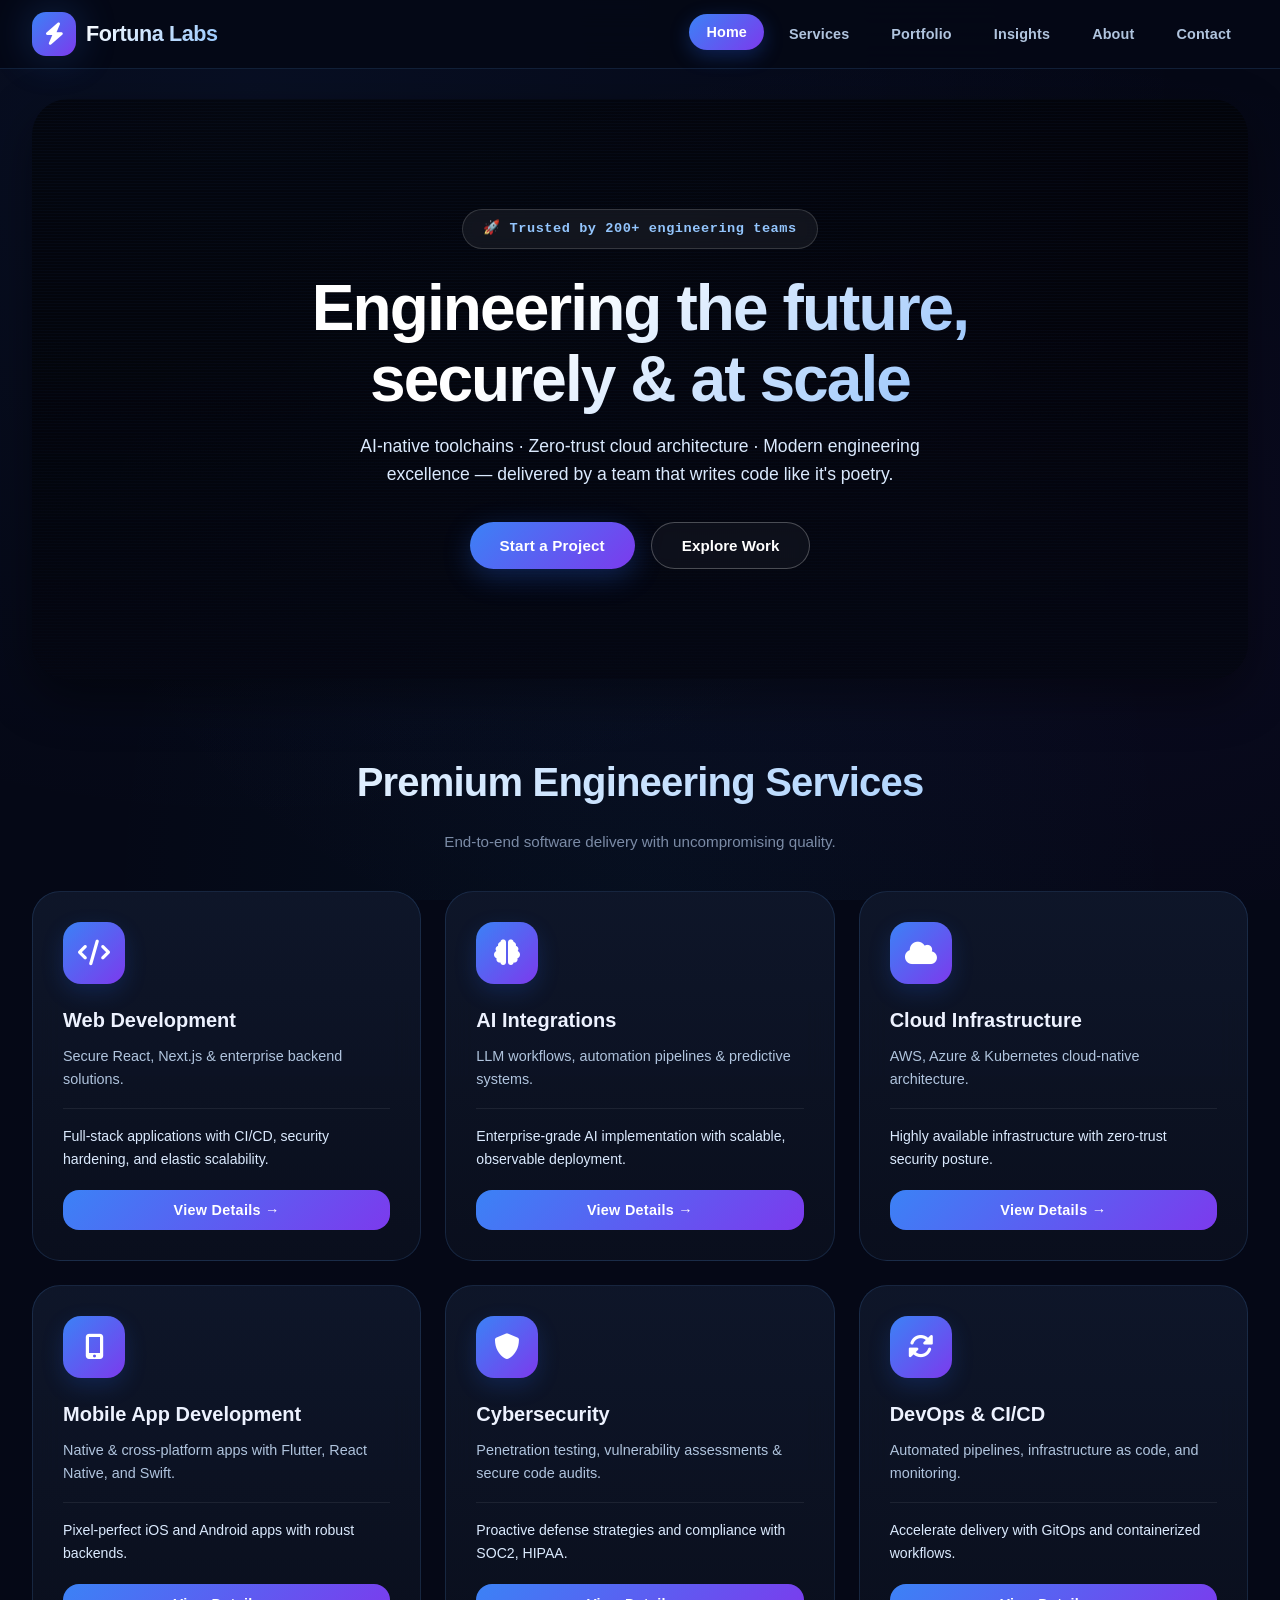
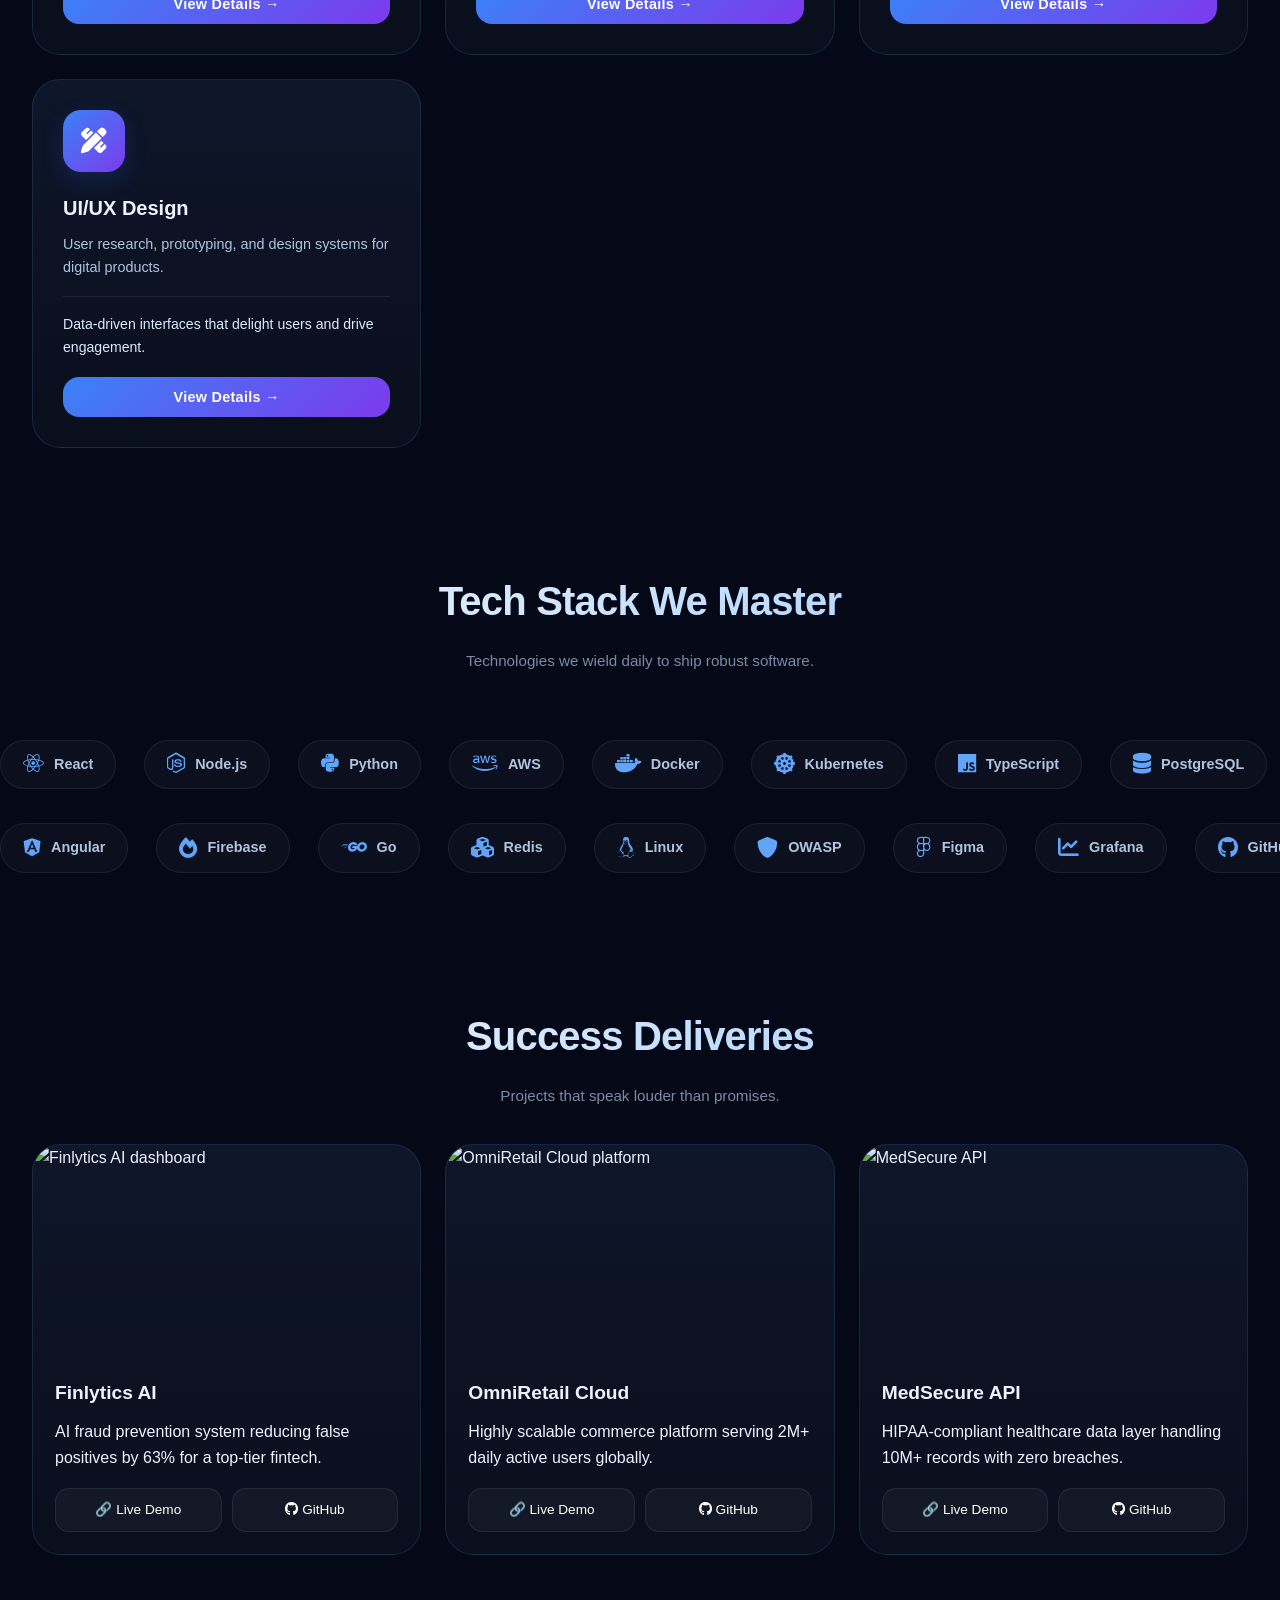
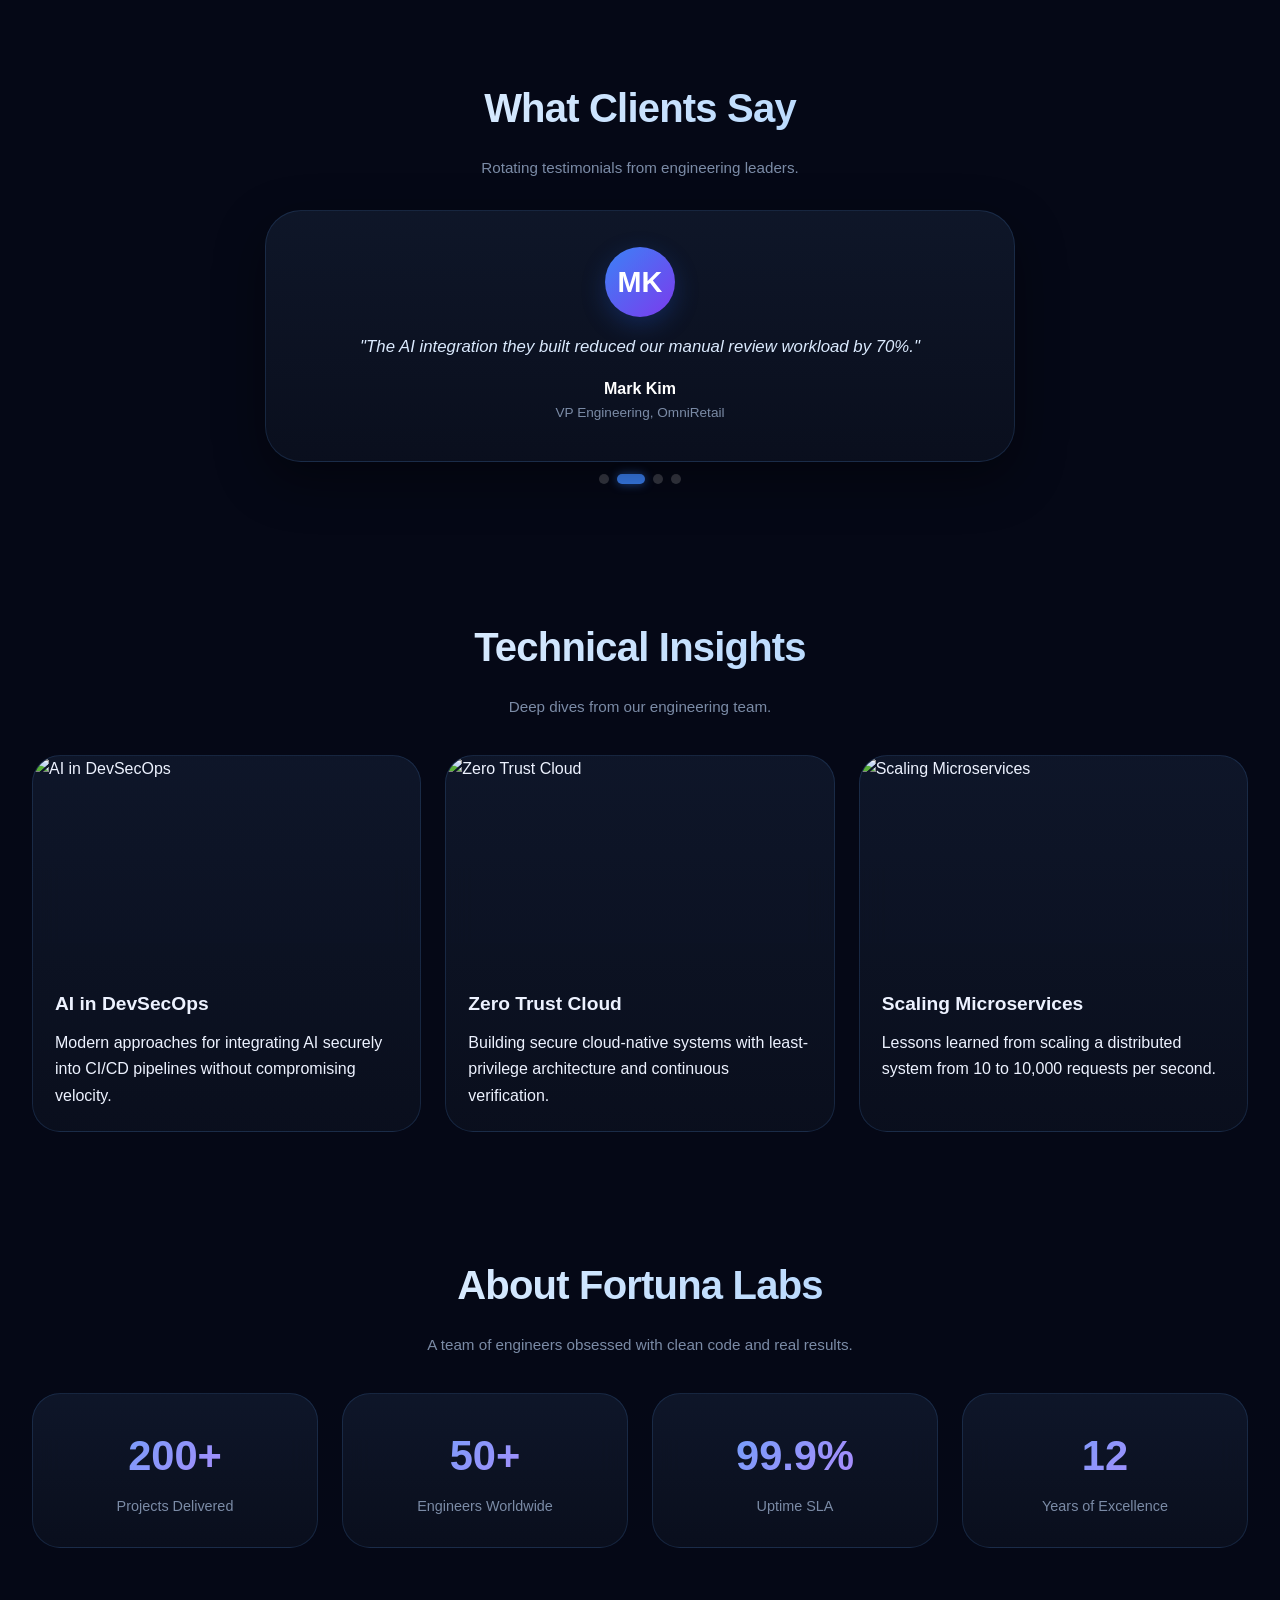
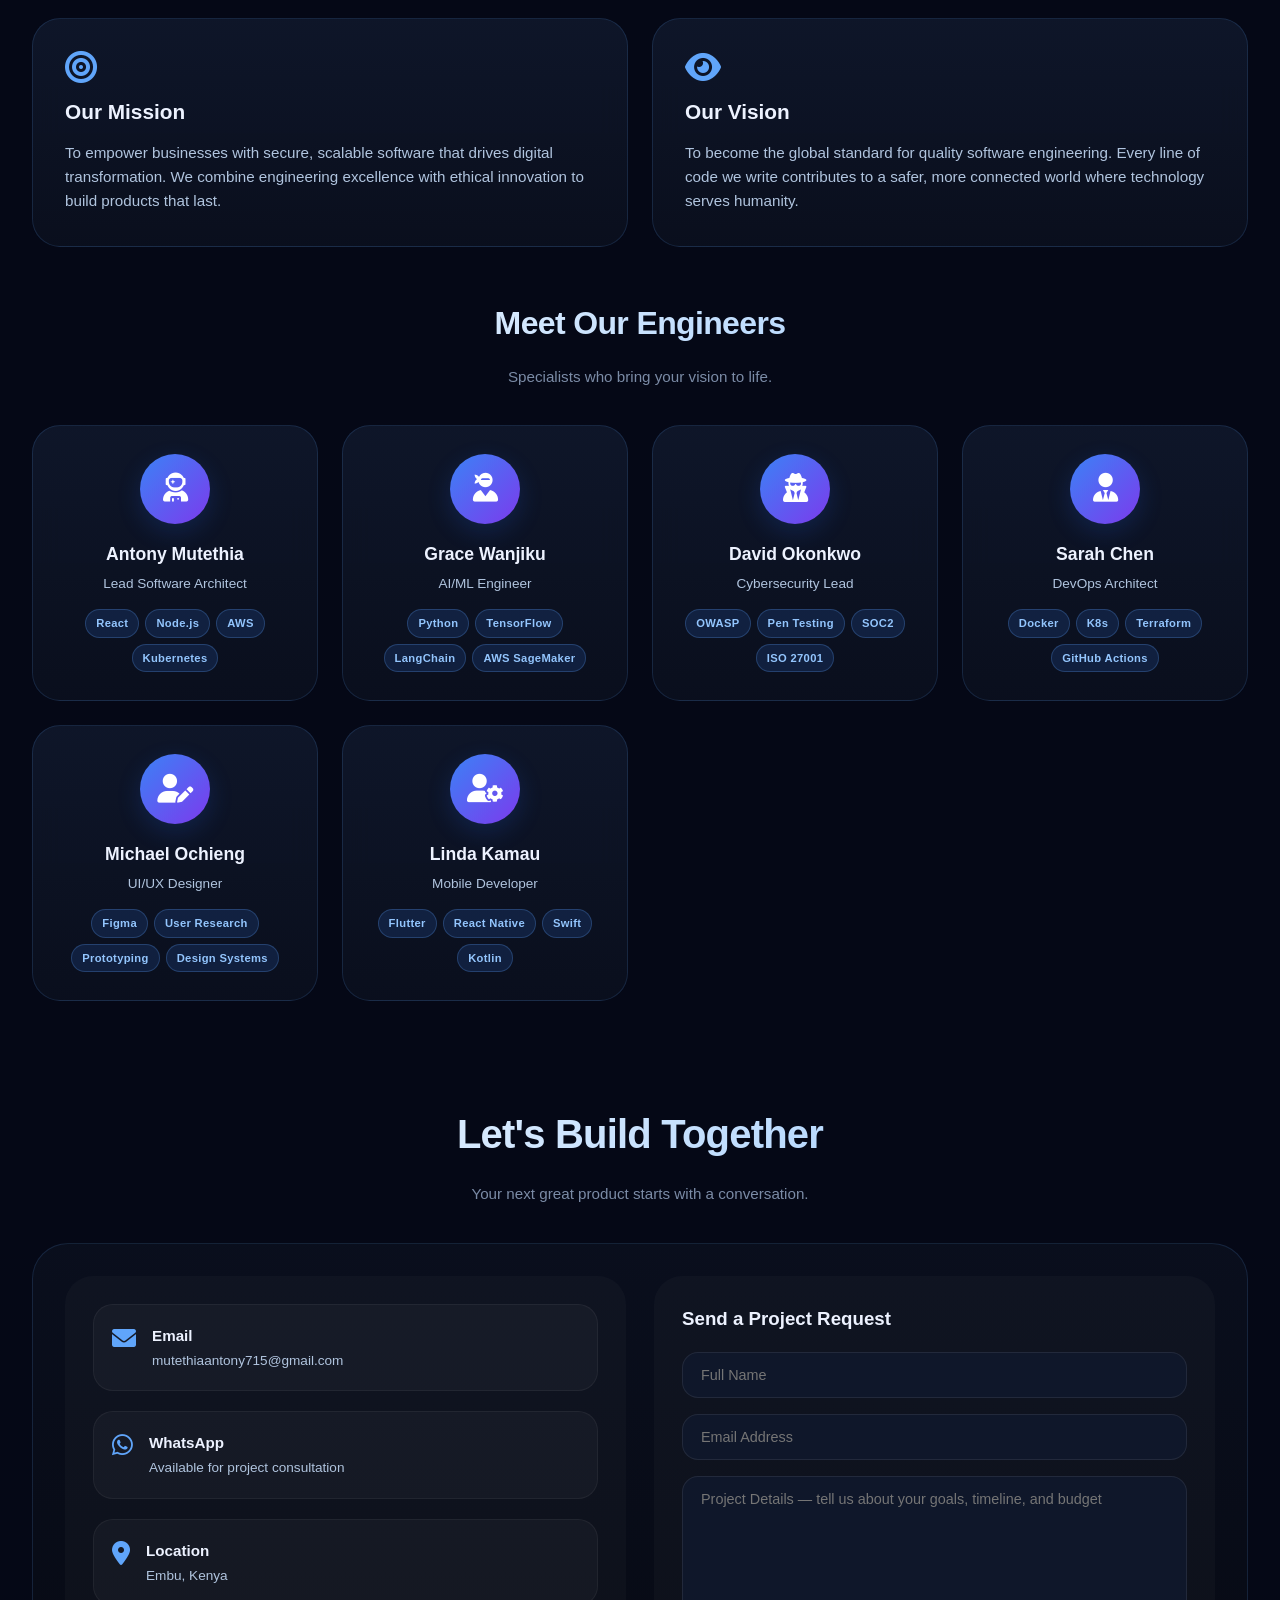
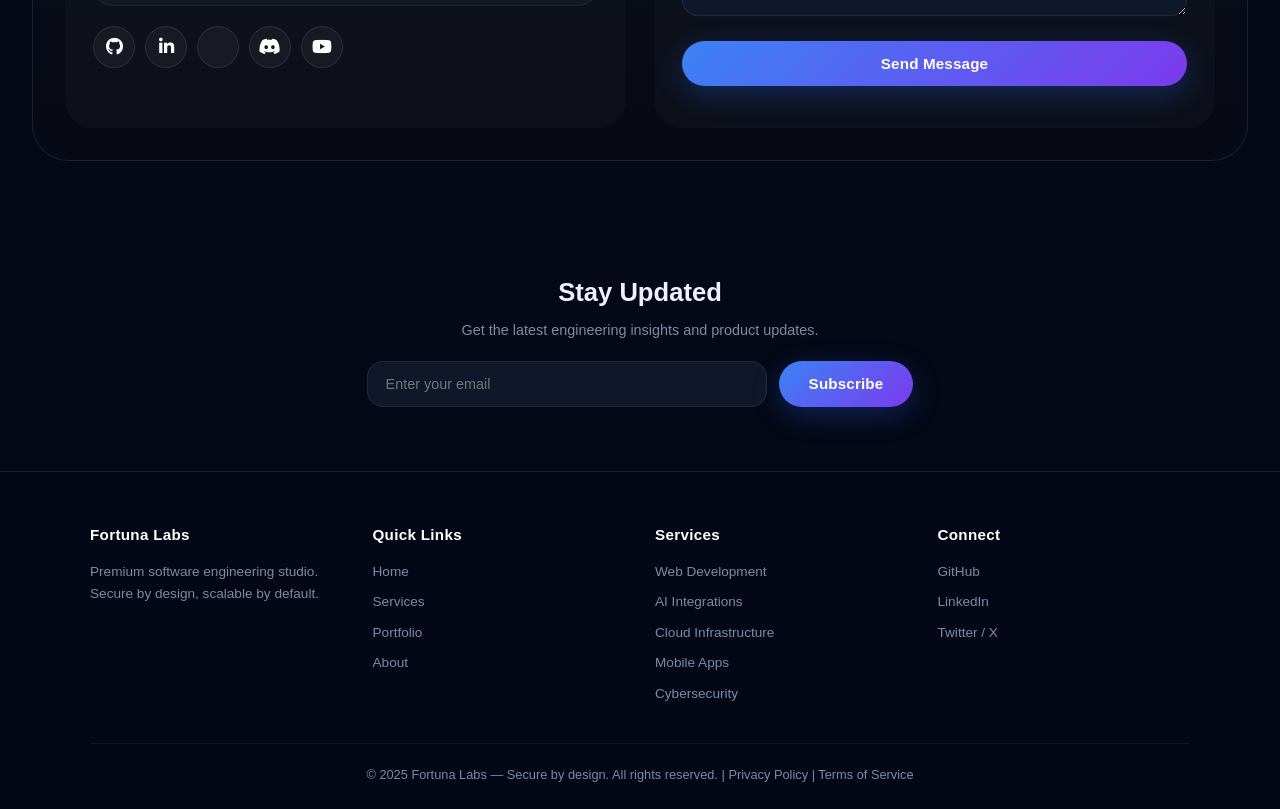
==== Fortuna Labs/index.html @ 89468ef0 "Add files via upload" ====
<!DOCTYPE html>
<html lang="en">
<head>
    <meta charset="UTF-8">
    <meta name="viewport" content="width=device-width, initial-scale=1.0, viewport-fit=cover">
    <meta name="description" content="Fortuna Labs – Premium software development studio engineering the future at scale.">
    <meta name="theme-color" content="#050816">
    <meta http-equiv="Content-Security-Policy" content="default-src 'self' https: data: blob: 'unsafe-inline' 'unsafe-eval';">

    <title>Fortuna Labs — Premium Software Engineering</title>

    <link rel="icon" type="image/svg+xml" href="data:image/svg+xml,<svg xmlns='http://www.w3.org/2000/svg' viewBox='0 0 100 100'><text y='.9em' font-size='90'>⚡</text></svg>">
    <link href="https://fonts.googleapis.com/css2?family=Inter:wght@300;400;500;600;700;800;900&family=JetBrains+Mono:wght@400;500;600&display=swap" rel="stylesheet">
    <link rel="stylesheet" href="https://cdnjs.cloudflare.com/ajax/libs/font-awesome/6.0.0-beta3/css/all.min.css">
    <script src="https://cdn.jsdelivr.net/npm/@emailjs/browser@4/dist/email.min.js">
    </script>

    <style>
        :root {
            --bg-deep: #050816;
            --bg-card: #0a0f1e;
            --bg-card-hover: #0d1530;
            --accent-blue: #3b82f6;
            --accent-purple: #7c3aed;
            --accent-cyan: #06b6d4;
            --text-primary: #edf2ff;
            --text-secondary: #b0c4de;
            --text-muted: #7b8ba6;
            --border-subtle: rgba(96, 165, 250, 0.15);
            --border-glow: rgba(96, 165, 250, 0.45);
            --shadow-card: 0 18px 50px rgba(0, 0, 0, 0.4);
            --shadow-glow: 0 0 40px rgba(59, 130, 246, 0.25);
            --radius-lg: 28px;
            --radius-xl: 36px;
            --transition-smooth: 0.3s cubic-bezier(0.4, 0, 0.2, 1);
        }

        * {
            margin: 0;
            padding: 0;
            box-sizing: border-box;
        }
        html {
            scroll-behavior: smooth;
            scroll-padding-top: 90px;
        }
        body {
            font-family: 'Inter', sans-serif;
            background: var(--bg-deep);
            color: var(--text-primary);
            overflow-x: hidden;
            line-height: 1.65;
            -webkit-font-smoothing: antialiased;
            background-image:
                radial-gradient(ellipse at 20% 10%, rgba(59, 130, 246, 0.06) 0%, transparent 65%),
                radial-gradient(ellipse at 75% 60%, rgba(124, 58, 237, 0.05) 0%, transparent 65%),
                radial-gradient(ellipse at 50% 100%, rgba(6, 182, 212, 0.04) 0%, transparent 60%);
            background-attachment: fixed;
        }
        img {
            max-width: 100%;
            display: block;
        }
        a {
            text-decoration: none;
            color: inherit;
        }
        button {
            font-family: inherit;
            cursor: pointer;
            border: none;
            outline: none;
        }
        input,
        textarea {
            font-family: inherit;
            outline: none;
        }

        /* ── LOGO ─────────────────────── */
        .logo-wrap {
            display: flex;
            align-items: center;
            gap: 10px;
        }
        .logo-icon {
            width: 44px;
            height: 44px;
            border-radius: 14px;
            background: linear-gradient(135deg, var(--accent-blue), var(--accent-purple));
            display: flex;
            align-items: center;
            justify-content: center;
            font-size: 1.4rem;
            color: #fff;
            box-shadow: var(--shadow-glow);
            flex-shrink: 0;
        }
        .logo-text {
            font-weight: 800;
            font-size: 1.35rem;
            letter-spacing: -0.02em;
            background: linear-gradient(135deg, #fff, #93c5fd);
            -webkit-background-clip: text;
            -webkit-text-fill-color: transparent;
            background-clip: text;
            white-space: nowrap;
        }

        /* ── NAVBAR ──────────────────── */
        .navbar {
            position: sticky;
            top: 0;
            z-index: 1000;
            background: rgba(5, 8, 22, 0.9);
            backdrop-filter: blur(22px);
            -webkit-backdrop-filter: blur(22px);
            border-bottom: 1px solid var(--border-subtle);
            padding: 12px 32px;
            display: flex;
            align-items: center;
            justify-content: space-between;
            gap: 16px;
            transition: var(--transition-smooth);
        }
        .tabs-nav {
            display: flex;
            gap: 8px;
            flex-wrap: wrap;
            align-items: center;
        }
        .tab-btn {
            border: none;
            background: transparent;
            color: var(--text-secondary);
            padding: 10px 17px;
            border-radius: 40px;
            cursor: pointer;
            transition: var(--transition-smooth);
            font-weight: 600;
            font-size: 0.9rem;
            white-space: nowrap;
            letter-spacing: 0.01em;
        }
        .tab-btn:hover,
        .tab-btn.active {
            background: linear-gradient(135deg, var(--accent-blue), var(--accent-purple));
            color: #fff;
            transform: translateY(-2px);
            box-shadow: 0 6px 20px rgba(37, 99, 235, 0.3);
        }
        .hamburger {
            display: none;
            background: rgba(255, 255, 255, 0.05);
            border: 1px solid rgba(255, 255, 255, 0.12);
            border-radius: 12px;
            padding: 10px 14px;
            color: #fff;
            font-size: 1.4rem;
            cursor: pointer;
            transition: var(--transition-smooth);
        }
        .hamburger:hover {
            background: rgba(255, 255, 255, 0.1);
        }

        /* ── HERO ────────────────────── */
        .hero-section {
            position: relative;
            margin: 30px 32px;
            padding: 110px 40px;
            border-radius: var(--radius-xl);
            overflow: hidden;
            text-align: center;
            background:
                linear-gradient(rgba(0, 0, 0, 0.55), rgba(0, 0, 0, 0.7)),
                url('https://images.unsplash.com/photo-1555066931-4365d14bab8c?q=80&w=2070&auto=format') center/cover no-repeat;
            box-shadow: var(--shadow-card);
            isolation: isolate;
        }
        .hero-section::before {
            content: '';
            position: absolute;
            inset: 0;
            background:
                linear-gradient(180deg, transparent 40%, rgba(5, 8, 22, 0.7) 100%),
                repeating-linear-gradient(0deg, rgba(59, 130, 246, 0.03) 0px, rgba(59, 130, 246, 0.03) 1px, transparent 1px, transparent 3px);
            pointer-events: none;
            z-index: 0;
        }
        .hero-section>* {
            position: relative;
            z-index: 1;
        }
        .hero-badge {
            display: inline-block;
            padding: 8px 20px;
            border-radius: 50px;
            background: rgba(255, 255, 255, 0.06);
            border: 1px solid rgba(255, 255, 255, 0.15);
            font-size: 0.85rem;
            font-weight: 600;
            letter-spacing: 0.04em;
            color: #93c5fd;
            margin-bottom: 24px;
            backdrop-filter: blur(8px);
            font-family: 'JetBrains Mono', monospace;
        }
        .hero-section h1 {
            font-size: clamp(2.2rem, 5vw, 4.2rem);
            line-height: 1.1;
            font-weight: 900;
            background: linear-gradient(135deg, #fff 20%, #60a5fa 50%, #c084fc 85%);
            -webkit-background-clip: text;
            -webkit-text-fill-color: transparent;
            background-clip: text;
            letter-spacing: -0.03em;
            animation: shimmer 4s ease-in-out infinite;
            background-size: 200% 200%;
        }
        @keyframes shimmer {
            0%,
            100% {
                background-position: 0% 50%;
            }
            50% {
                background-position: 100% 50%;
            }
        }
        .hero-section p {
            margin-top: 18px;
            color: #dbeafe;
            font-size: 1.1rem;
            max-width: 600px;
            margin-inline: auto;
            line-height: 1.6;
        }
        .hero-cta {
            margin-top: 34px;
            display: flex;
            justify-content: center;
            gap: 16px;
            flex-wrap: wrap;
        }
        .btn-glow {
            background: linear-gradient(135deg, var(--accent-blue), var(--accent-purple));
            border: none;
            padding: 14px 30px;
            border-radius: 50px;
            color: #fff;
            font-weight: 700;
            cursor: pointer;
            transition: var(--transition-smooth);
            box-shadow: 0 8px 28px rgba(37, 99, 235, 0.3);
            font-size: 0.95rem;
            letter-spacing: 0.01em;
        }
        .btn-glow:hover {
            transform: translateY(-3px) scale(1.03);
            box-shadow: 0 14px 36px rgba(37, 99, 235, 0.45);
        }
        .btn-outline-light {
            border: 1px solid rgba(255, 255, 255, 0.25);
            background: rgba(255, 255, 255, 0.04);
            color: #fff;
            padding: 14px 30px;
            border-radius: 50px;
            cursor: pointer;
            font-weight: 600;
            transition: var(--transition-smooth);
            font-size: 0.95rem;
            backdrop-filter: blur(6px);
        }
        .btn-outline-light:hover {
            border-color: rgba(255, 255, 255, 0.5);
            background: rgba(255, 255, 255, 0.1);
            transform: translateY(-3px);
        }

        /* ── SECTION TITLES ──────────── */
        .section-title {
            text-align: center;
            font-size: clamp(1.8rem, 4vw, 2.5rem);
            margin: 70px 0 14px;
            font-weight: 800;
            background: linear-gradient(135deg, #fff, #93c5fd);
            -webkit-background-clip: text;
            -webkit-text-fill-color: transparent;
            background-clip: text;
            letter-spacing: -0.02em;
        }
        .section-subtitle {
            text-align: center;
            color: var(--text-muted);
            margin-bottom: 36px;
            font-size: 0.95rem;
            max-width: 550px;
            margin-inline: auto;
        }

        /* ── GRID LAYOUTS ────────────── */
        .services-grid-expand,
        .portfolio-grid,
        .blog-grid,
        .about-grid,
        .team-grid,
        .mission-vision-grid {
            display: grid;
            grid-template-columns: repeat(auto-fit, minmax(300px, 1fr));
            gap: 24px;
            padding: 0 32px 50px;
        }
        .service-exp-card,
        .project-card,
        .blog-card,
        .about-stat-card,
        .mission-card,
        .team-card {
            background: linear-gradient(180deg, rgba(15, 23, 42, 0.95), rgba(10, 15, 30, 0.97));
            border: 1px solid var(--border-subtle);
            border-radius: var(--radius-lg);
            overflow: hidden;
            transition: var(--transition-smooth);
            position: relative;
            backdrop-filter: blur(14px);
        }
        .service-exp-card:hover,
        .project-card:hover,
        .blog-card:hover,
        .about-stat-card:hover,
        .mission-card:hover,
        .team-card:hover {
            transform: translateY(-8px);
            border-color: var(--border-glow);
            box-shadow: var(--shadow-card), 0 0 30px rgba(59, 130, 246, 0.1);
        }
        .service-exp-card {
            padding: 30px;
            cursor: default;
        }
        .service-icon {
            width: 62px;
            height: 62px;
            border-radius: 18px;
            background: linear-gradient(135deg, var(--accent-blue), var(--accent-purple));
            display: flex;
            align-items: center;
            justify-content: center;
            font-size: 1.6rem;
            margin-bottom: 20px;
            color: #fff;
            box-shadow: 0 8px 22px rgba(37, 99, 235, 0.2);
        }
        .service-exp-card h3 {
            font-size: 1.25rem;
            margin-bottom: 8px;
            font-weight: 700;
        }
        .service-exp-card>p {
            color: var(--text-secondary);
            font-size: 0.9rem;
            margin-bottom: 10px;
        }
        .service-details {
            margin-top: 16px;
            padding-top: 16px;
            border-top: 1px solid rgba(255, 255, 255, 0.07);
            color: #dbeafe;
            font-size: 0.88rem;
        }
        .detail-cta {
            margin-top: 18px;
            width: 100%;
            border: none;
            padding: 12px;
            border-radius: 16px;
            background: linear-gradient(135deg, var(--accent-blue), var(--accent-purple));
            color: #fff;
            font-weight: 700;
            cursor: pointer;
            transition: var(--transition-smooth);
            font-size: 0.9rem;
            letter-spacing: 0.02em;
        }
        .detail-cta:hover {
            box-shadow: 0 6px 22px rgba(37, 99, 235, 0.35);
            transform: translateY(-2px);
        }
        .project-card img,
        .blog-card img {
            height: 210px;
            width: 100%;
            object-fit: cover;
        }
        .project-info,
        .blog-card-content {
            padding: 22px;
        }
        .project-info h3,
        .blog-card-content h3 {
            font-size: 1.2rem;
            margin-bottom: 10px;
            font-weight: 700;
        }
        .project-links {
            display: flex;
            gap: 10px;
            margin-top: 16px;
            flex-wrap: wrap;
        }
        .project-links a {
            flex: 1;
            min-width: 100px;
            text-align: center;
            padding: 10px 14px;
            border-radius: 14px;
            background: rgba(255, 255, 255, 0.04);
            color: #fff;
            border: 1px solid rgba(255, 255, 255, 0.08);
            transition: var(--transition-smooth);
            font-weight: 500;
            font-size: 0.85rem;
        }
        .project-links a:hover {
            background: var(--accent-blue);
            border-color: var(--accent-blue);
        }

        /* ── TECH STACK ──────────────── */
        .tech-stack-section {
            padding: 20px 0 50px;
            overflow: hidden;
        }
        .tech-track {
            display: flex;
            gap: 28px;
            animation: scrollTech 28s linear infinite;
            width: max-content;
            padding: 10px 0;
        }
        .tech-track.reverse {
            animation-direction: reverse;
            animation-duration: 32s;
        }
        @keyframes scrollTech {
            0% {
                transform: translateX(0);
            }
            100% {
                transform: translateX(-50%);
            }
        }
        .tech-item {
            display: flex;
            align-items: center;
            gap: 10px;
            background: rgba(255, 255, 255, 0.03);
            border: 1px solid rgba(255, 255, 255, 0.07);
            border-radius: 50px;
            padding: 12px 22px;
            white-space: nowrap;
            font-weight: 600;
            font-size: 0.9rem;
            color: var(--text-secondary);
            transition: var(--transition-smooth);
            flex-shrink: 0;
        }
        .tech-item i {
            font-size: 1.3rem;
            color: #60a5fa;
        }
        .tech-item:hover {
            border-color: var(--border-glow);
            background: rgba(59, 130, 246, 0.08);
            color: #fff;
        }
        .tech-track:hover {
            animation-play-state: paused;
        }

        /* ── TESTIMONIALS ────────────── */
        .testimonials-section {
            padding: 0 32px 60px;
        }
        .testimonial-carousel {
            max-width: 750px;
            margin: 0 auto;
            position: relative;
            min-height: 240px;
            display: flex;
            align-items: center;
            justify-content: center;
        }
        .testimonial-card {
            background: linear-gradient(180deg, rgba(15, 23, 42, 0.96), rgba(10, 15, 30, 0.98));
            border: 1px solid var(--border-subtle);
            border-radius: var(--radius-xl);
            padding: 36px 32px;
            text-align: center;
            transition: opacity 0.6s ease, transform 0.6s ease;
            position: absolute;
            width: 100%;
            opacity: 0;
            transform: translateY(14px);
            pointer-events: none;
            box-shadow: var(--shadow-card);
        }
        .testimonial-card.active {
            opacity: 1;
            transform: translateY(0);
            pointer-events: auto;
        }
        .testimonial-avatar {
            width: 70px;
            height: 70px;
            border-radius: 50%;
            margin: 0 auto 16px;
            background: linear-gradient(135deg, var(--accent-blue), var(--accent-purple));
            display: flex;
            align-items: center;
            justify-content: center;
            font-size: 1.8rem;
            color: #fff;
            font-weight: 700;
            box-shadow: 0 8px 24px rgba(37, 99, 235, 0.25);
        }
        .testimonial-card blockquote {
            font-size: 1.05rem;
            color: #dbeafe;
            font-style: italic;
            line-height: 1.7;
            margin-bottom: 14px;
        }
        .testimonial-card .author {
            font-weight: 700;
            color: #fff;
        }
        .testimonial-card .role {
            color: var(--text-muted);
            font-size: 0.85rem;
        }
        .testimonial-dots {
            display: flex;
            justify-content: center;
            gap: 8px;
            margin-top: 18px;
        }
        .testimonial-dots button {
            width: 10px;
            height: 10px;
            border-radius: 50%;
            background: rgba(255, 255, 255, 0.2);
            border: none;
            cursor: pointer;
            transition: var(--transition-smooth);
        }
        .testimonial-dots button.active {
            background: var(--accent-blue);
            box-shadow: 0 0 10px rgba(59, 130, 246, 0.6);
            width: 28px;
            border-radius: 20px;
        }

        /* ── ABOUT SECTION ───────────── */
        .about-grid {
            grid-template-columns: repeat(auto-fit, minmax(220px, 1fr));
        }
        .about-stat-card {
            padding: 28px;
            text-align: center;
        }
        .about-stat-card .stat-number {
            font-size: 2.6rem;
            font-weight: 900;
            background: linear-gradient(135deg, #60a5fa, #c084fc);
            -webkit-background-clip: text;
            -webkit-text-fill-color: transparent;
            background-clip: text;
        }
        .about-stat-card .stat-label {
            color: var(--text-muted);
            font-size: 0.9rem;
            margin-top: 4px;
        }

        .mission-vision-grid {
            grid-template-columns: 1fr 1fr;
            gap: 24px;
            padding: 20px 32px 40px;
        }
        .mission-card {
            padding: 32px;
            text-align: left;
        }
        .mission-card i {
            font-size: 2rem;
            color: #60a5fa;
            margin-bottom: 12px;
        }
        .mission-card h3 {
            font-size: 1.3rem;
            margin-bottom: 12px;
            font-weight: 700;
        }
        .mission-card p {
            color: var(--text-secondary);
            font-size: 0.95rem;
            line-height: 1.6;
        }

        .team-heading {
            margin-top: 10px;
            font-size: 2rem;
        }
        .team-grid {
            grid-template-columns: repeat(auto-fit, minmax(240px, 1fr));
            padding-bottom: 30px;
        }
        .team-card {
            padding: 28px 20px;
            text-align: center;
        }
        .team-avatar {
            width: 70px;
            height: 70px;
            border-radius: 50%;
            margin: 0 auto 16px;
            background: linear-gradient(135deg, var(--accent-blue), var(--accent-purple));
            display: flex;
            align-items: center;
            justify-content: center;
            font-size: 1.8rem;
            color: #fff;
            box-shadow: 0 8px 24px rgba(37, 99, 235, 0.2);
        }
        .team-card h4 {
            font-weight: 700;
            font-size: 1.1rem;
            margin-bottom: 4px;
        }
        .team-role {
            color: var(--text-secondary);
            font-size: 0.85rem;
            margin-bottom: 14px;
        }
        .tech-badges {
            display: flex;
            flex-wrap: wrap;
            justify-content: center;
            gap: 6px;
        }
        .tech-badges span {
            background: rgba(59, 130, 246, 0.15);
            border: 1px solid rgba(96, 165, 250, 0.25);
            padding: 4px 10px;
            border-radius: 20px;
            font-size: 0.7rem;
            font-weight: 600;
            color: #93c5fd;
            letter-spacing: 0.03em;
        }

        /* ── CONTACT ─────────────────── */
        .contact-grid-modern {
            display: grid;
            grid-template-columns: 1fr 1fr;
            gap: 28px;
            margin: 0 32px 70px;
            padding: 32px;
            border-radius: var(--radius-xl);
            background: linear-gradient(180deg, rgba(10, 15, 30, 0.96), rgba(7, 10, 20, 0.98));
            border: 1px solid var(--border-subtle);
        }
        .contact-info-block,
        .contact-form-card {
            background: rgba(255, 255, 255, 0.025);
            border-radius: var(--radius-lg);
            padding: 28px;
        }
        .contact-detail-card {
            display: flex;
            align-items: flex-start;
            gap: 16px;
            margin-bottom: 20px;
            padding: 18px;
            border-radius: 20px;
            background: rgba(255, 255, 255, 0.03);
            border: 1px solid rgba(255, 255, 255, 0.05);
            transition: var(--transition-smooth);
        }
        .contact-detail-card:hover {
            border-color: var(--border-glow);
        }
        .contact-detail-card i {
            color: #60a5fa;
            font-size: 1.5rem;
            margin-top: 3px;
            flex-shrink: 0;
        }
        .contact-detail-card h3 {
            font-size: 0.95rem;
            margin-bottom: 2px;
        }
        .contact-detail-card p {
            color: var(--text-secondary);
            font-size: 0.85rem;
        }
        .social-links-inline {
            display: flex;
            gap: 10px;
            margin-top: 16px;
            flex-wrap: wrap;
        }
        .social-links-inline a {
            width: 42px;
            height: 42px;
            border-radius: 50%;
            background: rgba(255, 255, 255, 0.04);
            border: 1px solid rgba(255, 255, 255, 0.1);
            display: flex;
            align-items: center;
            justify-content: center;
            color: #fff;
            transition: var(--transition-smooth);
            font-size: 1.1rem;
        }
        .social-links-inline a:hover {
            background: var(--accent-blue);
            border-color: var(--accent-blue);
            transform: translateY(-3px);
            box-shadow: 0 8px 20px rgba(37, 99, 235, 0.3);
        }
        input,
        textarea {
            width: 100%;
            background: #0f172a;
            border: 1px solid rgba(255, 255, 255, 0.08);
            padding: 14px 18px;
            border-radius: 16px;
            color: #fff;
            margin-bottom: 16px;
            resize: vertical;
            transition: var(--transition-smooth);
            font-size: 0.9rem;
        }
        input:focus,
        textarea:focus {
            border-color: var(--accent-blue);
            box-shadow: 0 0 0 3px rgba(59, 130, 246, 0.1);
        }
        textarea {
            min-height: 140px;
        }
        #formFeedback,
        #newsletterFeedback {
            margin-top: 14px;
            font-weight: 600;
            font-size: 0.9rem;
        }
        .success-message {
            color: #86efac;
        }
        .error-message {
            color: #fca5a5;
        }

        /* ── NEWSLETTER ──────────────── */
        .footer-newsletter-center {
            max-width: 650px;
            margin: 0 auto;
            text-align: center;
            padding: 40px 20px 50px;
        }
        .newsletter-form-center {
            display: flex;
            gap: 12px;
            margin-top: 18px;
            flex-wrap: wrap;
            justify-content: center;
        }
        .newsletter-form-center input {
            max-width: 400px;
            flex: 1;
            margin: 0;
        }

        /* ── FOOTER ──────────────────── */
        .site-footer {
            background: rgba(5, 8, 22, 0.97);
            border-top: 1px solid var(--border-subtle);
            padding: 50px 32px 24px;
        }
        .footer-grid {
            display: grid;
            grid-template-columns: repeat(auto-fit, minmax(180px, 1fr));
            gap: 30px;
            max-width: 1100px;
            margin: 0 auto 30px;
        }
        .footer-col h4 {
            font-weight: 700;
            margin-bottom: 14px;
            font-size: 0.95rem;
            letter-spacing: 0.02em;
            color: #fff;
        }
        .footer-col a,
        .footer-col p {
            display: block;
            color: var(--text-muted);
            font-size: 0.85rem;
            margin-bottom: 8px;
            transition: var(--transition-smooth);
        }
        .footer-col a:hover {
            color: #60a5fa;
        }
        .footer-bottom {
            text-align: center;
            color: var(--text-muted);
            font-size: 0.8rem;
            padding-top: 20px;
            border-top: 1px solid rgba(255, 255, 255, 0.05);
            max-width: 1100px;
            margin: 0 auto;
        }

        /* ── MODALS ──────────────────── */
        .modal-overlay {
            position: fixed;
            inset: 0;
            z-index: 2000;
            background: rgba(0, 0, 0, 0.75);
            backdrop-filter: blur(8px);
            display: flex;
            align-items: center;
            justify-content: center;
            opacity: 0;
            pointer-events: none;
            transition: opacity 0.35s ease;
            padding: 20px;
        }
        .modal-overlay.open {
            opacity: 1;
            pointer-events: auto;
        }
        .modal-dialog {
            background: linear-gradient(180deg, #0f172a, #0a0f1e);
            border: 1px solid var(--border-subtle);
            border-radius: var(--radius-xl);
            padding: 36px 28px;
            max-width: 620px;
            width: 100%;
            max-height: 85vh;
            overflow-y: auto;
            position: relative;
            box-shadow: 0 30px 70px rgba(0, 0, 0, 0.6);
            transform: translateY(20px);
            transition: transform 0.35s ease;
        }
        .modal-overlay.open .modal-dialog {
            transform: translateY(0);
        }
        .modal-close {
            position: absolute;
            top: 16px;
            right: 18px;
            background: rgba(255, 255, 255, 0.06);
            border: 1px solid rgba(255, 255, 255, 0.12);
            color: #fff;
            width: 38px;
            height: 38px;
            border-radius: 50%;
            font-size: 1.2rem;
            cursor: pointer;
            transition: var(--transition-smooth);
            display: flex;
            align-items: center;
            justify-content: center;
        }
        .modal-close:hover {
            background: rgba(255, 255, 255, 0.15);
            transform: rotate(90deg);
        }
        .modal-icon-lg {
            width: 56px;
            height: 56px;
            border-radius: 16px;
            background: linear-gradient(135deg, var(--accent-blue), var(--accent-purple));
            display: flex;
            align-items: center;
            justify-content: center;
            font-size: 1.5rem;
            color: #fff;
            margin-bottom: 16px;
        }
        .modal-dialog h3 {
            font-size: 1.5rem;
            font-weight: 800;
            margin-bottom: 8px;
        }
        .modal-dialog .modal-desc {
            color: var(--text-secondary);
            margin-bottom: 18px;
            font-size: 0.9rem;
        }
        .modal-info-row {
            display: grid;
            grid-template-columns: 1fr 1fr;
            gap: 14px;
            margin-bottom: 14px;
        }
        .modal-info-box {
            background: rgba(255, 255, 255, 0.025);
            border-radius: 16px;
            padding: 16px;
            border: 1px solid rgba(255, 255, 255, 0.06);
        }
        .modal-info-box .info-label {
            font-size: 0.7rem;
            text-transform: uppercase;
            letter-spacing: 0.06em;
            color: var(--text-muted);
            margin-bottom: 4px;
        }
        .modal-info-box .info-value {
            font-weight: 700;
            color: #fff;
            font-size: 0.95rem;
        }
        .modal-info-box.full-width {
            grid-column: 1 / -1;
        }
        .modal-dialog .btn-glow {
            display: inline-block;
            margin-top: 8px;
        }

        /* ── REVEAL ANIMATION ────────── */
        .reveal {
            opacity: 0;
            transform: translateY(30px);
            transition: opacity 0.7s ease, transform 0.7s ease;
        }
        .reveal.visible {
            opacity: 1;
            transform: translateY(0);
        }

        /* ── RESPONSIVE ──────────────── */
        @media(max-width:900px) {
            .hero-section {
                margin: 16px;
                padding: 80px 22px;
                border-radius: 24px;
            }
            .hero-section h1 {
                font-size: 2rem;
            }
            .contact-grid-modern {
                grid-template-columns: 1fr;
                margin: 16px;
                padding: 20px;
            }
            .navbar {
                flex-wrap: wrap;
                padding: 14px 18px;
                gap: 12px;
            }
            .tabs-nav {
                display: none;
                flex-direction: column;
                width: 100%;
                gap: 4px;
                background: rgba(5, 8, 22, 0.97);
                border-radius: 20px;
                padding: 10px;
                border: 1px solid var(--border-subtle);
            }
            .tabs-nav.mobile-open {
                display: flex;
            }
            .tab-btn {
                text-align: center;
                width: 100%;
                padding: 12px;
            }
            .hamburger {
                display: block;
            }
            .services-grid-expand,
            .portfolio-grid,
            .blog-grid,
            .about-grid,
            .team-grid,
            .mission-vision-grid {
                padding: 0 16px 40px;
                grid-template-columns: 1fr;
            }
            .section-title {
                margin-top: 50px;
                font-size: 1.6rem;
            }
            .mission-vision-grid {
                grid-template-columns: 1fr;
            }
            .modal-info-row {
                grid-template-columns: 1fr;
            }
            .footer-grid {
                grid-template-columns: 1fr 1fr;
            }
            .testimonial-carousel {
                min-height: 280px;
            }
        }
        @media(max-width:480px) {
            .hero-section {
                margin: 8px;
                padding: 60px 16px;
                border-radius: 20px;
            }
            .hero-section h1 {
                font-size: 1.6rem;
            }
            .hero-cta {
                flex-direction: column;
                align-items: center;
            }
            .btn-glow,
            .btn-outline-light {
                width: 100%;
                text-align: center;
            }
            .contact-grid-modern {
                margin: 8px;
                padding: 14px;
            }
            .footer-grid {
                grid-template-columns: 1fr;
            }
            .testimonial-card {
                padding: 24px 16px;
            }
            .tech-item {
                padding: 8px 14px;
                font-size: 0.78rem;
                gap: 6px;
            }
        }
    </style>
</head>
<body>

    <!-- ═══════════════════════════════════════
     NAVBAR
    ═══════════════════════════════════════════ -->
    <header class="navbar" id="navbar">
        <div class="logo-wrap">
            <div class="logo-icon"><i class="fas fa-bolt"></i></div>
            <span class="logo-text">Fortuna Labs</span>
        </div>
        <button class="hamburger" id="hamburgerBtn" aria-label="Toggle navigation">
            <i class="fas fa-bars"></i>
        </button>
        <nav class="tabs-nav" id="tabsNav">
            <button class="tab-btn active" data-section="hero">Home</button>
            <button class="tab-btn" data-section="services">Services</button>
            <button class="tab-btn" data-section="portfolio">Portfolio</button>
            <button class="tab-btn" data-section="insights">Insights</button>
            <button class="tab-btn" data-section="about">About</button>
            <button class="tab-btn" data-section="contact">Contact</button>
        </nav>
    </header>

    <!-- ═══════════════════════════════════════
     HERO
    ═══════════════════════════════════════════ -->
    <section class="hero-section reveal" id="hero">
        <span class="hero-badge">🚀 Trusted by 200+ engineering teams</span>
        <h1>Engineering the future,<br>securely & at scale</h1>
        <p>AI-native toolchains · Zero-trust cloud architecture · Modern engineering excellence — delivered by a team that writes code like it's poetry.</p>
        <div class="hero-cta">
            <button class="btn-glow" onclick="document.getElementById('contact').scrollIntoView({behavior:'smooth'})">Start a Project</button>
            <button class="btn-outline-light" onclick="document.getElementById('portfolio').scrollIntoView({behavior:'smooth'})">Explore Work</button>
        </div>
    </section>

    <!-- ═══════════════════════════════════════
     SERVICES
    ═══════════════════════════════════════════ -->
    <h2 class="section-title reveal" id="services">Premium Engineering Services</h2>
    <p class="section-subtitle reveal">End-to-end software delivery with uncompromising quality.</p>
    <div class="services-grid-expand">
        <!-- Original services -->
        <div class="service-exp-card reveal">
            <div class="service-icon"><i class="fas fa-code"></i></div>
            <h3>Web Development</h3>
            <p>Secure React, Next.js & enterprise backend solutions.</p>
            <div class="service-details">
                Full-stack applications with CI/CD, security hardening, and elastic scalability.
                <button class="detail-cta" data-modal="modal-web">View Details →</button>
            </div>
        </div>
        <div class="service-exp-card reveal">
            <div class="service-icon"><i class="fas fa-brain"></i></div>
            <h3>AI Integrations</h3>
            <p>LLM workflows, automation pipelines & predictive systems.</p>
            <div class="service-details">
                Enterprise-grade AI implementation with scalable, observable deployment.
                <button class="detail-cta" data-modal="modal-ai">View Details →</button>
            </div>
        </div>
        <div class="service-exp-card reveal">
            <div class="service-icon"><i class="fas fa-cloud"></i></div>
            <h3>Cloud Infrastructure</h3>
            <p>AWS, Azure & Kubernetes cloud-native architecture.</p>
            <div class="service-details">
                Highly available infrastructure with zero-trust security posture.
                <button class="detail-cta" data-modal="modal-cloud">View Details →</button>
            </div>
        </div>
        <!-- New additional services -->
        <div class="service-exp-card reveal">
            <div class="service-icon"><i class="fas fa-mobile-alt"></i></div>
            <h3>Mobile App Development</h3>
            <p>Native & cross-platform apps with Flutter, React Native, and Swift.</p>
            <div class="service-details">
                Pixel-perfect iOS and Android apps with robust backends.
                <button class="detail-cta" data-modal="modal-mobile">View Details →</button>
            </div>
        </div>
        <div class="service-exp-card reveal">
            <div class="service-icon"><i class="fas fa-shield-alt"></i></div>
            <h3>Cybersecurity</h3>
            <p>Penetration testing, vulnerability assessments & secure code audits.</p>
            <div class="service-details">
                Proactive defense strategies and compliance with SOC2, HIPAA.
                <button class="detail-cta" data-modal="modal-security">View Details →</button>
            </div>
        </div>
        <div class="service-exp-card reveal">
            <div class="service-icon"><i class="fas fa-sync-alt"></i></div>
            <h3>DevOps & CI/CD</h3>
            <p>Automated pipelines, infrastructure as code, and monitoring.</p>
            <div class="service-details">
                Accelerate delivery with GitOps and containerized workflows.
                <button class="detail-cta" data-modal="modal-devops">View Details →</button>
            </div>
        </div>
        <div class="service-exp-card reveal">
            <div class="service-icon"><i class="fas fa-pencil-ruler"></i></div>
            <h3>UI/UX Design</h3>
            <p>User research, prototyping, and design systems for digital products.</p>
            <div class="service-details">
                Data-driven interfaces that delight users and drive engagement.
                <button class="detail-cta" data-modal="modal-design">View Details →</button>
            </div>
        </div>
    </div>

    <!-- ═══════════════════════════════════════
     TECH STACK
    ═══════════════════════════════════════════ -->
    <h2 class="section-title reveal">Tech Stack We Master</h2>
    <p class="section-subtitle reveal">Technologies we wield daily to ship robust software.</p>
    <div class="tech-stack-section reveal">
        <div class="tech-track" id="techTrack1">
            <span class="tech-item"><i class="fab fa-react"></i> React</span>
            <span class="tech-item"><i class="fab fa-node-js"></i> Node.js</span>
            <span class="tech-item"><i class="fab fa-python"></i> Python</span>
            <span class="tech-item"><i class="fab fa-aws"></i> AWS</span>
            <span class="tech-item"><i class="fab fa-docker"></i> Docker</span>
            <span class="tech-item"><i class="fas fa-dharmachakra"></i> Kubernetes</span>
            <span class="tech-item"><i class="fab fa-js"></i> TypeScript</span>
            <span class="tech-item"><i class="fas fa-database"></i> PostgreSQL</span>
            <span class="tech-item"><i class="fab fa-git-alt"></i> Git</span>
            <span class="tech-item"><i class="fas fa-server"></i> Terraform</span>
            <span class="tech-item"><i class="fab fa-react"></i> React</span>
            <span class="tech-item"><i class="fab fa-node-js"></i> Node.js</span>
            <span class="tech-item"><i class="fab fa-python"></i> Python</span>
            <span class="tech-item"><i class="fab fa-aws"></i> AWS</span>
            <span class="tech-item"><i class="fab fa-docker"></i> Docker</span>
            <span class="tech-item"><i class="fas fa-dharmachakra"></i> Kubernetes</span>
            <span class="tech-item"><i class="fab fa-js"></i> TypeScript</span>
            <span class="tech-item"><i class="fas fa-database"></i> PostgreSQL</span>
            <span class="tech-item"><i class="fab fa-git-alt"></i> Git</span>
            <span class="tech-item"><i class="fas fa-server"></i> Terraform</span>
        </div>
        <div class="tech-track reverse" id="techTrack2" style="margin-top:14px;">
            <span class="tech-item"><i class="fab fa-angular"></i> Angular</span>
            <span class="tech-item"><i class="fas fa-fire"></i> Firebase</span>
            <span class="tech-item"><i class="fab fa-golang"></i> Go</span>
            <span class="tech-item"><i class="fas fa-cubes"></i> Redis</span>
            <span class="tech-item"><i class="fab fa-linux"></i> Linux</span>
            <span class="tech-item"><i class="fas fa-shield-alt"></i> OWASP</span>
            <span class="tech-item"><i class="fab fa-figma"></i> Figma</span>
            <span class="tech-item"><i class="fas fa-chart-line"></i> Grafana</span>
            <span class="tech-item"><i class="fab fa-github"></i> GitHub Actions</span>
            <span class="tech-item"><i class="fas fa-network-wired"></i> Nginx</span>
            <span class="tech-item"><i class="fab fa-angular"></i> Angular</span>
            <span class="tech-item"><i class="fas fa-fire"></i> Firebase</span>
            <span class="tech-item"><i class="fab fa-golang"></i> Go</span>
            <span class="tech-item"><i class="fas fa-cubes"></i> Redis</span>
            <span class="tech-item"><i class="fab fa-linux"></i> Linux</span>
            <span class="tech-item"><i class="fas fa-shield-alt"></i> OWASP</span>
            <span class="tech-item"><i class="fab fa-figma"></i> Figma</span>
            <span class="tech-item"><i class="fas fa-chart-line"></i> Grafana</span>
            <span class="tech-item"><i class="fab fa-github"></i> GitHub Actions</span>
            <span class="tech-item"><i class="fas fa-network-wired"></i> Nginx</span>
        </div>
    </div>

    <!-- ═══════════════════════════════════════
     PORTFOLIO
    ═══════════════════════════════════════════ -->
    <h2 class="section-title reveal" id="portfolio">Success Deliveries</h2>
    <p class="section-subtitle reveal">Projects that speak louder than promises.</p>
    <div class="portfolio-grid">
        <div class="project-card reveal">
            <img src="https://picsum.photos/id/0/600/400" loading="lazy" decoding="async" alt="Finlytics AI dashboard">
            <div class="project-info">
                <h3>Finlytics AI</h3>
                <p>AI fraud prevention system reducing false positives by 63% for a top-tier fintech.</p>
                <div class="project-links">
                    <a href="#" aria-label="Live demo">🔗 Live Demo</a>
                    <a href="#" aria-label="GitHub repository"><i class="fab fa-github"></i> GitHub</a>
                </div>
            </div>
        </div>
        <div class="project-card reveal">
            <img src="https://picsum.photos/id/20/600/400" loading="lazy" decoding="async" alt="OmniRetail Cloud platform">
            <div class="project-info">
                <h3>OmniRetail Cloud</h3>
                <p>Highly scalable commerce platform serving 2M+ daily active users globally.</p>
                <div class="project-links">
                    <a href="#" aria-label="Live demo">🔗 Live Demo</a>
                    <a href="#" aria-label="GitHub repository"><i class="fab fa-github"></i> GitHub</a>
                </div>
            </div>
        </div>
        <div class="project-card reveal">
            <img src="https://picsum.photos/id/48/600/400" loading="lazy" decoding="async" alt="MedSecure API">
            <div class="project-info">
                <h3>MedSecure API</h3>
                <p>HIPAA-compliant healthcare data layer handling 10M+ records with zero breaches.</p>
                <div class="project-links">
                    <a href="#" aria-label="Live demo">🔗 Live Demo</a>
                    <a href="#" aria-label="GitHub repository"><i class="fab fa-github"></i> GitHub</a>
                </div>
            </div>
        </div>
    </div>

    <!-- ═══════════════════════════════════════
     TESTIMONIALS
    ═══════════════════════════════════════════ -->
    <h2 class="section-title reveal">What Clients Say</h2>
    <p class="section-subtitle reveal">Rotating testimonials from engineering leaders.</p>
    <div class="testimonials-section reveal">
        <div class="testimonial-carousel" id="testimonialCarousel"></div>
        <div class="testimonial-dots" id="testimonialDots"></div>
    </div>

    <!-- ═══════════════════════════════════════
     INSIGHTS
    ═══════════════════════════════════════════ -->
    <h2 class="section-title reveal" id="insights">Technical Insights</h2>
    <p class="section-subtitle reveal">Deep dives from our engineering team.</p>
    <div class="blog-grid">
        <div class="blog-card reveal">
            <img src="https://picsum.photos/id/42/600/400" loading="lazy" decoding="async" alt="AI in DevSecOps">
            <div class="blog-card-content">
                <h3>AI in DevSecOps</h3>
                <p>Modern approaches for integrating AI securely into CI/CD pipelines without compromising velocity.</p>
            </div>
        </div>
        <div class="blog-card reveal">
            <img src="https://picsum.photos/id/57/600/400" loading="lazy" decoding="async" alt="Zero Trust Cloud">
            <div class="blog-card-content">
                <h3>Zero Trust Cloud</h3>
                <p>Building secure cloud-native systems with least-privilege architecture and continuous verification.</p>
            </div>
        </div>
        <div class="blog-card reveal">
            <img src="https://picsum.photos/id/60/600/400" loading="lazy" decoding="async" alt="Scaling Microservices">
            <div class="blog-card-content">
                <h3>Scaling Microservices</h3>
                <p>Lessons learned from scaling a distributed system from 10 to 10,000 requests per second.</p>
            </div>
        </div>
    </div>

    <!-- ═══════════════════════════════════════
     ABOUT
    ═══════════════════════════════════════════ -->
    <h2 class="section-title reveal" id="about">About Fortuna Labs</h2>
    <p class="section-subtitle reveal">A team of engineers obsessed with clean code and real results.</p>
    <div class="about-grid">
        <div class="about-stat-card reveal">
            <div class="stat-number">200+</div>
            <div class="stat-label">Projects Delivered</div>
        </div>
        <div class="about-stat-card reveal">
            <div class="stat-number">50+</div>
            <div class="stat-label">Engineers Worldwide</div>
        </div>
        <div class="about-stat-card reveal">
            <div class="stat-number">99.9%</div>
            <div class="stat-label">Uptime SLA</div>
        </div>
        <div class="about-stat-card reveal">
            <div class="stat-number">12</div>
            <div class="stat-label">Years of Excellence</div>
        </div>
    </div>

    <!-- Mission & Vision -->
    <div class="mission-vision-grid reveal">
        <div class="mission-card">
            <i class="fas fa-bullseye"></i>
            <h3>Our Mission</h3>
            <p>To empower businesses with secure, scalable software that drives digital transformation. We combine engineering excellence with ethical innovation to build products that last.</p>
        </div>
        <div class="mission-card">
            <i class="fas fa-eye"></i>
            <h3>Our Vision</h3>
            <p>To become the global standard for quality software engineering. Every line of code we write contributes to a safer, more connected world where technology serves humanity.</p>
        </div>
    </div>

    <!-- Team Members -->
    <h3 class="section-title team-heading reveal">Meet Our Engineers</h3>
    <p class="section-subtitle reveal">Specialists who bring your vision to life.</p>
    <div class="team-grid">
        <div class="team-card reveal">
            <div class="team-avatar"><i class="fas fa-user-astronaut"></i></div>
            <h4>Antony Mutethia</h4>
            <p class="team-role">Lead Software Architect</p>
            <div class="tech-badges">
                <span>React</span><span>Node.js</span><span>AWS</span><span>Kubernetes</span>
            </div>
        </div>
        <div class="team-card reveal">
            <div class="team-avatar"><i class="fas fa-user-ninja"></i></div>
            <h4>Grace Wanjiku</h4>
            <p class="team-role">AI/ML Engineer</p>
            <div class="tech-badges">
                <span>Python</span><span>TensorFlow</span><span>LangChain</span><span>AWS SageMaker</span>
            </div>
        </div>
        <div class="team-card reveal">
            <div class="team-avatar"><i class="fas fa-user-secret"></i></div>
            <h4>David Okonkwo</h4>
            <p class="team-role">Cybersecurity Lead</p>
            <div class="tech-badges">
                <span>OWASP</span><span>Pen Testing</span><span>SOC2</span><span>ISO 27001</span>
            </div>
        </div>
        <div class="team-card reveal">
            <div class="team-avatar"><i class="fas fa-user-tie"></i></div>
            <h4>Sarah Chen</h4>
            <p class="team-role">DevOps Architect</p>
            <div class="tech-badges">
                <span>Docker</span><span>K8s</span><span>Terraform</span><span>GitHub Actions</span>
            </div>
        </div>
        <div class="team-card reveal">
            <div class="team-avatar"><i class="fas fa-user-edit"></i></div>
            <h4>Michael Ochieng</h4>
            <p class="team-role">UI/UX Designer</p>
            <div class="tech-badges">
                <span>Figma</span><span>User Research</span><span>Prototyping</span><span>Design Systems</span>
            </div>
        </div>
        <div class="team-card reveal">
            <div class="team-avatar"><i class="fas fa-user-cog"></i></div>
            <h4>Linda Kamau</h4>
            <p class="team-role">Mobile Developer</p>
            <div class="tech-badges">
                <span>Flutter</span><span>React Native</span><span>Swift</span><span>Kotlin</span>
            </div>
        </div>
    </div>

    <!-- ═══════════════════════════════════════
     CONTACT
    ═══════════════════════════════════════════ -->
    <h2 class="section-title reveal" id="contact">Let's Build Together</h2>
    <p class="section-subtitle reveal">Your next great product starts with a conversation.</p>
    <div class="contact-grid-modern reveal">
        <div class="contact-info-block">
            <div class="contact-detail-card">
                <i class="fas fa-envelope"></i>
                <div>
                    <h3>Email</h3>
                    <p>mutethiaantony715@gmail.com</p>
                </div>
            </div>
            <div class="contact-detail-card">
                <i class="fab fa-whatsapp"></i>
                <div>
                    <h3>WhatsApp</h3>
                    <p>Available for project consultation</p>
                </div>
            </div>
            <div class="contact-detail-card">
                <i class="fas fa-location-dot"></i>
                <div>
                    <h3>Location</h3>
                    <p>Embu, Kenya</p>
                </div>
            </div>
            <div class="social-links-inline">
                <a href="https://github.com" target="_blank" rel="noopener noreferrer" aria-label="GitHub"><i class="fab fa-github"></i></a>
                <a href="https://linkedin.com" target="_blank" rel="noopener noreferrer" aria-label="LinkedIn"><i class="fab fa-linkedin-in"></i></a>
                <a href="https://twitter.com" target="_blank" rel="noopener noreferrer" aria-label="Twitter/X"><i class="fab fa-x-twitter"></i></a>
                <a href="https://discord.com" target="_blank" rel="noopener noreferrer" aria-label="Discord"><i class="fab fa-discord"></i></a>
                <a href="https://youtube.com" target="_blank" rel="noopener noreferrer" aria-label="YouTube"><i class="fab fa-youtube"></i></a>
            </div>
        </div>
        <div class="contact-form-card">
            <h3 style="margin-bottom:18px;font-weight:700;">Send a Project Request</h3>
            <form id="secureContactForm">
                <input type="text" id="fullname" placeholder="Full Name" required autocomplete="name">
                <input type="email" id="email" placeholder="Email Address" required autocomplete="email">
                <textarea id="message" placeholder="Project Details — tell us about your goals, timeline, and budget" required></textarea>
                <button type="submit" class="btn-glow" style="width:100%;">Send Message</button>
                <div id="formFeedback"></div>
            </form>
        </div>
    </div>

    <!-- ═══════════════════════════════════════
     NEWSLETTER
    ═══════════════════════════════════════════ -->
    <div class="footer-newsletter-center reveal">
        <h2 style="font-weight:800;font-size:1.6rem;margin-bottom:6px;">Stay Updated</h2>
        <p style="color:var(--text-muted);font-size:0.9rem;">Get the latest engineering insights and product updates.</p>
        <div class="newsletter-form-center">
            <input type="email" id="footerNewsEmail" placeholder="Enter your email" autocomplete="email">
            <button id="footerNewsBtn" class="btn-glow">Subscribe</button>
        </div>
        <div id="newsletterFeedback"></div>
    </div>

    <!-- ═══════════════════════════════════════
     FOOTER
    ═══════════════════════════════════════════ -->
    <footer class="site-footer">
        <div class="footer-grid">
            <div class="footer-col">
                <h4>Fortuna Labs</h4>
                <p>Premium software engineering studio. Secure by design, scalable by default.</p>
            </div>
            <div class="footer-col">
                <h4>Quick Links</h4>
                <a href="#hero">Home</a>
                <a href="#services">Services</a>
                <a href="#portfolio">Portfolio</a>
                <a href="#about">About</a>
            </div>
            <div class="footer-col">
                <h4>Services</h4>
                <a href="#services">Web Development</a>
                <a href="#services">AI Integrations</a>
                <a href="#services">Cloud Infrastructure</a>
                <a href="#services">Mobile Apps</a>
                <a href="#services">Cybersecurity</a>
            </div>
            <div class="footer-col">
                <h4>Connect</h4>
                <a href="https://github.com" target="_blank" rel="noopener noreferrer">GitHub</a>
                <a href="https://linkedin.com" target="_blank" rel="noopener noreferrer">LinkedIn</a>
                <a href="https://twitter.com" target="_blank" rel="noopener noreferrer">Twitter / X</a>
            </div>
        </div>
        <div class="footer-bottom">
            © 2025 Fortuna Labs — Secure by design. All rights reserved. | <a href="#" style="color:var(--text-muted);">Privacy Policy</a> | <a href="#" style="color:var(--text-muted);">Terms of Service</a>
        </div>
    </footer>

    <!-- ═══════════════════════════════════════
     SERVICE MODALS
    ═══════════════════════════════════════════ -->
    <!-- Web Development Modal -->
    <div class="modal-overlay" id="modal-web">
        <div class="modal-dialog">
            <button class="modal-close" data-close="modal-web">✕</button>
            <div class="modal-icon-lg"><i class="fas fa-code"></i></div>
            <h3>Web Development</h3>
            <p class="modal-desc">Full-stack web applications engineered for performance, security, and scalability. From SPAs to complex enterprise platforms.</p>
            <div class="modal-info-row">
                <div class="modal-info-box">
                    <div class="info-label">⏱ Timeline</div>
                    <div class="info-value">4 – 12 weeks</div>
                </div>
                <div class="modal-info-box">
                    <div class="info-label">💰 Estimated Pricing</div>
                    <div class="info-value">$5,000 – $50,000</div>
                </div>
                <div class="modal-info-box full-width">
                    <div class="info-label">📋 Requirements</div>
                    <div class="info-value" style="font-weight:400;font-size:0.85rem;">Project brief, design mockups (if available), API specifications, and infrastructure preferences. We handle the rest.</div>
                </div>
            </div>
            <p style="color:var(--text-secondary);font-size:0.85rem;margin-top:6px;"><strong>Tech:</strong> React, Next.js, Node.js, TypeScript, PostgreSQL, Docker, Kubernetes</p>
            <button class="btn-glow" style="margin-top:14px;" onclick="document.getElementById('modal-web').classList.remove('open');document.getElementById('contact').scrollIntoView({behavior:'smooth'})">Request This Service</button>
        </div>
    </div>
    <!-- AI Integrations Modal -->
    <div class="modal-overlay" id="modal-ai">
        <div class="modal-dialog">
            <button class="modal-close" data-close="modal-ai">✕</button>
            <div class="modal-icon-lg"><i class="fas fa-brain"></i></div>
            <h3>AI Integrations</h3>
            <p class="modal-desc">Enterprise-grade AI implementation — LLM workflows, intelligent automation, and predictive analytics systems.</p>
            <div class="modal-info-row">
                <div class="modal-info-box">
                    <div class="info-label">⏱ Timeline</div>
                    <div class="info-value">6 – 16 weeks</div>
                </div>
                <div class="modal-info-box">
                    <div class="info-label">💰 Estimated Pricing</div>
                    <div class="info-value">$10,000 – $100,000</div>
                </div>
                <div class="modal-info-box full-width">
                    <div class="info-label">📋 Requirements</div>
                    <div class="info-value" style="font-weight:400;font-size:0.85rem;">Data access, use case definition, infrastructure requirements, and compliance constraints. We build the AI layer.</div>
                </div>
            </div>
            <p style="color:var(--text-secondary);font-size:0.85rem;margin-top:6px;"><strong>Tech:</strong> Python, LangChain, OpenAI / Anthropic APIs, Vector DBs, AWS SageMaker</p>
            <button class="btn-glow" style="margin-top:14px;" onclick="document.getElementById('modal-ai').classList.remove('open');document.getElementById('contact').scrollIntoView({behavior:'smooth'})">Request This Service</button>
        </div>
    </div>
    <!-- Cloud Infrastructure Modal -->
    <div class="modal-overlay" id="modal-cloud">
        <div class="modal-dialog">
            <button class="modal-close" data-close="modal-cloud">✕</button>
            <div class="modal-icon-lg"><i class="fas fa-cloud"></i></div>
            <h3>Cloud Infrastructure</h3>
            <p class="modal-desc">Cloud-native architecture on AWS, Azure, and GCP. Kubernetes clusters, CI/CD pipelines, and zero-trust security.</p>
            <div class="modal-info-row">
                <div class="modal-info-box">
                    <div class="info-label">⏱ Timeline</div>
                    <div class="info-value">2 – 8 weeks</div>
                </div>
                <div class="modal-info-box">
                    <div class="info-label">💰 Estimated Pricing</div>
                    <div class="info-value">$3,000 – $30,000</div>
                </div>
                <div class="modal-info-box full-width">
                    <div class="info-label">📋 Requirements</div>
                    <div class="info-value" style="font-weight:400;font-size:0.85rem;">Current infrastructure details, scaling requirements, compliance needs (SOC2, HIPAA, etc.), and budget range.</div>
                </div>
            </div>
            <p style="color:var(--text-secondary);font-size:0.85rem;margin-top:6px;"><strong>Tech:</strong> AWS, Azure, GCP, Terraform, Kubernetes, Docker, Helm, Prometheus, Grafana</p>
            <button class="btn-glow" style="margin-top:14px;" onclick="document.getElementById('modal-cloud').classList.remove('open');document.getElementById('contact').scrollIntoView({behavior:'smooth'})">Request This Service</button>
        </div>
    </div>
    <!-- Mobile Development Modal -->
    <div class="modal-overlay" id="modal-mobile">
        <div class="modal-dialog">
            <button class="modal-close" data-close="modal-mobile">✕</button>
            <div class="modal-icon-lg"><i class="fas fa-mobile-alt"></i></div>
            <h3>Mobile App Development</h3>
            <p class="modal-desc">Build stunning, high-performance mobile apps using Flutter, React Native, or native Swift/Kotlin.</p>
            <div class="modal-info-row">
                <div class="modal-info-box">
                    <div class="info-label">⏱ Timeline</div>
                    <div class="info-value">8 – 18 weeks</div>
                </div>
                <div class="modal-info-box">
                    <div class="info-label">💰 Estimated Pricing</div>
                    <div class="info-value">$15,000 – $80,000</div>
                </div>
                <div class="modal-info-box full-width">
                    <div class="info-label">📋 Requirements</div>
                    <div class="info-value" style="font-weight:400;font-size:0.85rem;">App concept, target platforms (iOS/Android), API endpoints, and design guidelines. We deliver both frontend and backend.</div>
                </div>
            </div>
            <p style="color:var(--text-secondary);font-size:0.85rem;margin-top:6px;"><strong>Tech:</strong> Flutter, React Native, Swift, Kotlin, Firebase, REST/GraphQL</p>
            <button class="btn-glow" style="margin-top:14px;" onclick="document.getElementById('modal-mobile').classList.remove('open');document.getElementById('contact').scrollIntoView({behavior:'smooth'})">Request This Service</button>
        </div>
    </div>
    <!-- Cybersecurity Modal -->
    <div class="modal-overlay" id="modal-security">
        <div class="modal-dialog">
            <button class="modal-close" data-close="modal-security">✕</button>
            <div class="modal-icon-lg"><i class="fas fa-shield-alt"></i></div>
            <h3>Cybersecurity</h3>
            <p class="modal-desc">Comprehensive security audits, penetration testing, and compliance assurance for your digital assets.</p>
            <div class="modal-info-row">
                <div class="modal-info-box">
                    <div class="info-label">⏱ Timeline</div>
                    <div class="info-value">2 – 6 weeks</div>
                </div>
                <div class="modal-info-box">
                    <div class="info-label">💰 Estimated Pricing</div>
                    <div class="info-value">$4,000 – $25,000</div>
                </div>
                <div class="modal-info-box full-width">
                    <div class="info-label">📋 Requirements</div>
                    <div class="info-value" style="font-weight:400;font-size:0.85rem;">Access to staging environments, architecture diagrams, and compliance frameworks (SOC2, HIPAA, PCI DSS).</div>
                </div>
            </div>
            <p style="color:var(--text-secondary);font-size:0.85rem;margin-top:6px;"><strong>Tech:</strong> OWASP ZAP, Burp Suite, Nessus, Wazuh, SIEM solutions</p>
            <button class="btn-glow" style="margin-top:14px;" onclick="document.getElementById('modal-security').classList.remove('open');document.getElementById('contact').scrollIntoView({behavior:'smooth'})">Request This Service</button>
        </div>
    </div>
    <!-- DevOps Modal -->
    <div class="modal-overlay" id="modal-devops">
        <div class="modal-dialog">
            <button class="modal-close" data-close="modal-devops">✕</button>
            <div class="modal-icon-lg"><i class="fas fa-sync-alt"></i></div>
            <h3>DevOps & CI/CD</h3>
            <p class="modal-desc">Streamline your delivery pipeline with automated testing, infrastructure as code, and monitoring.</p>
            <div class="modal-info-row">
                <div class="modal-info-box">
                    <div class="info-label">⏱ Timeline</div>
                    <div class="info-value">3 – 10 weeks</div>
                </div>
                <div class="modal-info-box">
                    <div class="info-label">💰 Estimated Pricing</div>
                    <div class="info-value">$5,000 – $40,000</div>
                </div>
                <div class="modal-info-box full-width">
                    <div class="info-label">📋 Requirements</div>
                    <div class="info-value" style="font-weight:400;font-size:0.85rem;">Repository access, cloud provider credentials, and current deployment pain points.</div>
                </div>
            </div>
            <p style="color:var(--text-secondary);font-size:0.85rem;margin-top:6px;"><strong>Tech:</strong> Docker, Kubernetes, Jenkins, GitHub Actions, Terraform, Ansible, Prometheus</p>
            <button class="btn-glow" style="margin-top:14px;" onclick="document.getElementById('modal-devops').classList.remove('open');document.getElementById('contact').scrollIntoView({behavior:'smooth'})">Request This Service</button>
        </div>
    </div>
    <!-- UI/UX Design Modal -->
    <div class="modal-overlay" id="modal-design">
        <div class="modal-dialog">
            <button class="modal-close" data-close="modal-design">✕</button>
            <div class="modal-icon-lg"><i class="fas fa-pencil-ruler"></i></div>
            <h3>UI/UX Design</h3>
            <p class="modal-desc">User-centered design that combines aesthetics with functionality. Research, wireframes, prototypes, and design systems.</p>
            <div class="modal-info-row">
                <div class="modal-info-box">
                    <div class="info-label">⏱ Timeline</div>
                    <div class="info-value">4 – 10 weeks</div>
                </div>
                <div class="modal-info-box">
                    <div class="info-label">💰 Estimated Pricing</div>
                    <div class="info-value">$3,000 – $30,000</div>
                </div>
                <div class="modal-info-box full-width">
                    <div class="info-label">📋 Requirements</div>
                    <div class="info-value" style="font-weight:400;font-size:0.85rem;">Product vision, target audience, brand guidelines, and existing user feedback (if any).</div>
                </div>
            </div>
            <p style="color:var(--text-secondary);font-size:0.85rem;margin-top:6px;"><strong>Tech:</strong> Figma, Adobe XD, Sketch, Maze, Hotjar, design tokens</p>
            <button class="btn-glow" style="margin-top:14px;" onclick="document.getElementById('modal-design').classList.remove('open');document.getElementById('contact').scrollIntoView({behavior:'smooth'})">Request This Service</button>
        </div>
    </div>

    <!-- ═══════════════════════════════════════
     JAVASCRIPT
    ═══════════════════════════════════════════ -->
    <script>
        (function() {
            const EMAILJS_PUBLIC_KEY = 'YOUR_PUBLIC_KEY';
            const EMAILJS_SERVICE_ID = 'YOUR_SERVICE_ID';
            const EMAILJS_TEMPLATE_ID = 'YOUR_TEMPLATE_ID';
            const TARGET_EMAIL = 'mutethiaantony715@gmail.com';
            let emailjsReady = false;
            try {
                if (typeof emailjs !== 'undefined' && EMAILJS_PUBLIC_KEY !== 'YOUR_PUBLIC_KEY') {
                    emailjs.init(EMAILJS_PUBLIC_KEY);
                    emailjsReady = true;
                } else {
                    console.warn('EmailJS: Using placeholder key.');
                }
            } catch (e) {
                console.warn('EmailJS init failed:', e.message);
            }

            const hamburgerBtn = document.getElementById('hamburgerBtn');
            const tabsNav = document.getElementById('tabsNav');
            const tabButtons = document.querySelectorAll('.tab-btn');
            const allSections = document.querySelectorAll(
                'section, [id="services"], [id="portfolio"], [id="insights"], [id="about"], [id="contact"]');
            const modalOverlays = document.querySelectorAll('.modal-overlay');
            const detailCtaButtons = document.querySelectorAll('.detail-cta[data-modal]');
            const modalCloseButtons = document.querySelectorAll('.modal-close[data-close]');
            const contactForm = document.getElementById('secureContactForm');
            const formFeedback = document.getElementById('formFeedback');
            const newsBtn = document.getElementById('footerNewsBtn');
            const newsFeedback = document.getElementById('newsletterFeedback');
            const testimonialCarousel = document.getElementById('testimonialCarousel');
            const testimonialDots = document.getElementById('testimonialDots');

            const testimonials = [
                { initials: 'JD', quote: 'Fortuna Labs delivered our fintech platform ahead of schedule with flawless code quality.',
                    author: 'Jane Doe', role: 'CTO, Finlytics Inc.' },
                { initials: 'MK', quote: 'The AI integration they built reduced our manual review workload by 70%.',
                    author: 'Mark Kim', role: 'VP Engineering, OmniRetail' },
                { initials: 'SR',
                    quote: 'We migrated our entire infrastructure to Kubernetes with zero downtime. True professionals.',
                    author: 'Sarah Rodriguez', role: 'Head of Platform, MedSecure' },
                { initials: 'AL', quote: 'Working with Fortuna Labs felt like having an extension of our own engineering team.',
                    author: 'Alex Lee', role: 'Founder, TechVentures' }
            ];
            let currentTestimonialIndex = 0;
            let testimonialInterval = null;

            function renderTestimonials() {
                if (!testimonialCarousel || !testimonialDots) return;
                testimonialCarousel.innerHTML = testimonials.map((t, i) => `
                <div class="testimonial-card${i === currentTestimonialIndex ? ' active' : ''}">
                  <div class="testimonial-avatar">${t.initials}</div>
                  <blockquote>"${t.quote}"</blockquote>
                  <p class="author">${t.author}</p>
                  <p class="role">${t.role}</p>
                </div>`).join('');
                testimonialDots.innerHTML = testimonials.map((_, i) =>
                    `<button class="${i === currentTestimonialIndex ? 'active' : ''}" data-index="${i}" aria-label="Testimonial ${i+1}"></button>`
                    ).join('');
                testimonialDots.querySelectorAll('button').forEach(btn => {
                    btn.addEventListener('click', function() {
                        goToTestimonial(parseInt(this.getAttribute('data-index'), 10));
                    });
                });
            }

            function goToTestimonial(index) {
                currentTestimonialIndex = index;
                const cards = testimonialCarousel.querySelectorAll('.testimonial-card');
                const dots = testimonialDots.querySelectorAll('button');
                cards.forEach((c, i) => c.classList.toggle('active', i === index));
                dots.forEach((d, i) => d.classList.toggle('active', i === index));
                resetTestimonialInterval();
            }

            function nextTestimonial() {
                currentTestimonialIndex = (currentTestimonialIndex + 1) % testimonials.length;
                goToTestimonial(currentTestimonialIndex);
            }

            function resetTestimonialInterval() {
                if (testimonialInterval) clearInterval(testimonialInterval);
                testimonialInterval = setInterval(nextTestimonial, 6000);
            }

            function closeMobileMenu() { if (tabsNav) tabsNav.classList.remove('mobile-open'); }

            function toggleMobileMenu() { if (tabsNav) tabsNav.classList.toggle('mobile-open'); }
            if (hamburgerBtn) hamburgerBtn.addEventListener('click', toggleMobileMenu);

            tabButtons.forEach(btn => {
                btn.addEventListener('click', function() {
                    const target = document.getElementById(this.getAttribute('data-section'));
                    if (target) target.scrollIntoView({ behavior: 'smooth' });
                    closeMobileMenu();
                    tabButtons.forEach(b => b.classList.remove('active'));
                    this.classList.add('active');
                });
            });

            function updateActiveTabOnScroll() {
                let current = 'hero';
                const scrollPos = window.scrollY + 120;
                allSections.forEach(s => {
                    if (!s.id) return;
                    if (scrollPos >= s.offsetTop && scrollPos < s.offsetTop + s.offsetHeight) current = s
                        .id;
                });
                tabButtons.forEach(b => b.classList.toggle('active', b.getAttribute('data-section') ===
                    current));
            }

            function openModal(id) {
                const m = document.getElementById(id);
                if (m) { m.classList.add('open');
                    document.body.style.overflow = 'hidden'; }
            }

            function closeModal(id) {
                const m = document.getElementById(id);
                if (m) { m.classList.remove('open');
                    document.body.style.overflow = ''; }
            }

            function closeAllModals() { modalOverlays.forEach(m => m.classList.remove('open'));
                document.body.style.overflow = ''; }
            detailCtaButtons.forEach(btn => btn.addEventListener('click', function(e) {
                e.stopPropagation();
                const id = this.getAttribute('data-modal');
                if (id) openModal(id);
            }));
            modalCloseButtons.forEach(btn => btn.addEventListener('click', function() {
                const id = this.getAttribute('data-close');
                if (id) closeModal(id);
            }));
            modalOverlays.forEach(o => o.addEventListener('click', function(e) { if (e.target === this)
                    closeAllModals(); }));
            document.addEventListener('keydown', function(e) { if (e.key === 'Escape') closeAllModals(); });

            if (contactForm) {
                contactForm.addEventListener('submit', async function(e) {
                    e.preventDefault();
                    const name = document.getElementById('fullname').value.trim();
                    const email = document.getElementById('email').value.trim();
                    const message = document.getElementById('message').value.trim();
                    if (!name || !email || !message) {
                        formFeedback.innerHTML =
                            '<div class="error-message">⚠️ Please fill all required fields.</div>';
                        return;
                    }
                    if (!emailjsReady) {
                        formFeedback.innerHTML =
                            '<div class="error-message">⚠️ Email service not configured. Contact us directly.</div>';
                        return;
                    }
                    formFeedback.innerHTML = '<div style="color:#93c5fd;">Sending...</div>';
                    try {
                        await emailjs.send(EMAILJS_SERVICE_ID, EMAILJS_TEMPLATE_ID, { from_name: name,
                            from_email: email, message: message, to_email: TARGET_EMAIL });
                        formFeedback.innerHTML =
                            '<div class="success-message">✅ Message sent! We\'ll reply within 24h.</div>';
                        contactForm.reset();
                    } catch (err) {
                        formFeedback.innerHTML =
                            '<div class="error-message">❌ Failed to send. Email us directly.</div>';
                    }
                });
            }
            if (newsBtn) {
                newsBtn.addEventListener('click', async function() {
                    const email = document.getElementById('footerNewsEmail').value.trim();
                    if (!email) { newsFeedback.innerHTML =
                            '<div class="error-message">⚠️ Enter valid email.</div>'; return; }
                    if (!emailjsReady) { newsFeedback.innerHTML =
                            '<div class="error-message">⚠️ Email service not configured.</div>'; return; }
                    newsFeedback.innerHTML = '<div style="color:#93c5fd;">Subscribing...</div>';
                    try {
                        await emailjs.send(EMAILJS_SERVICE_ID, EMAILJS_TEMPLATE_ID, { subscriber_email: email,
                            to_email: TARGET_EMAIL, message: 'Newsletter subscription' });
                        newsFeedback.innerHTML =
                            '<div class="success-message">✅ Subscribed!</div>';
                        document.getElementById('footerNewsEmail').value = '';
                    } catch (err) {
                        newsFeedback.innerHTML =
                            '<div class="error-message">❌ Subscription failed.</div>';
                    }
                });
            }

            const revealEls = document.querySelectorAll('.reveal');
            if ('IntersectionObserver' in window) {
                const observer = new IntersectionObserver((entries) => {
                    entries.forEach(e => { if (e.isIntersecting) { e.target.classList.add('visible');
                            observer.unobserve(e.target); } });
                }, { threshold: 0.12, rootMargin: '0px 0px -30px 0px' });
                revealEls.forEach(el => observer.observe(el));
            } else { revealEls.forEach(el => el.classList.add('visible')); }

            renderTestimonials();
            resetTestimonialInterval();
            window.addEventListener('scroll', updateActiveTabOnScroll, { passive: true });
            updateActiveTabOnScroll();

            document.addEventListener('click', function(e) {
                if (tabsNav && tabsNav.classList.contains('mobile-open') && !tabsNav.contains(e.target) && e
                    .target !== hamburgerBtn && !hamburgerBtn.contains(e.target)) closeMobileMenu();
            });
            window.addEventListener('resize', function() { if (window.innerWidth > 900) closeMobileMenu(); });
        })();
    </script>
</body>
</html>
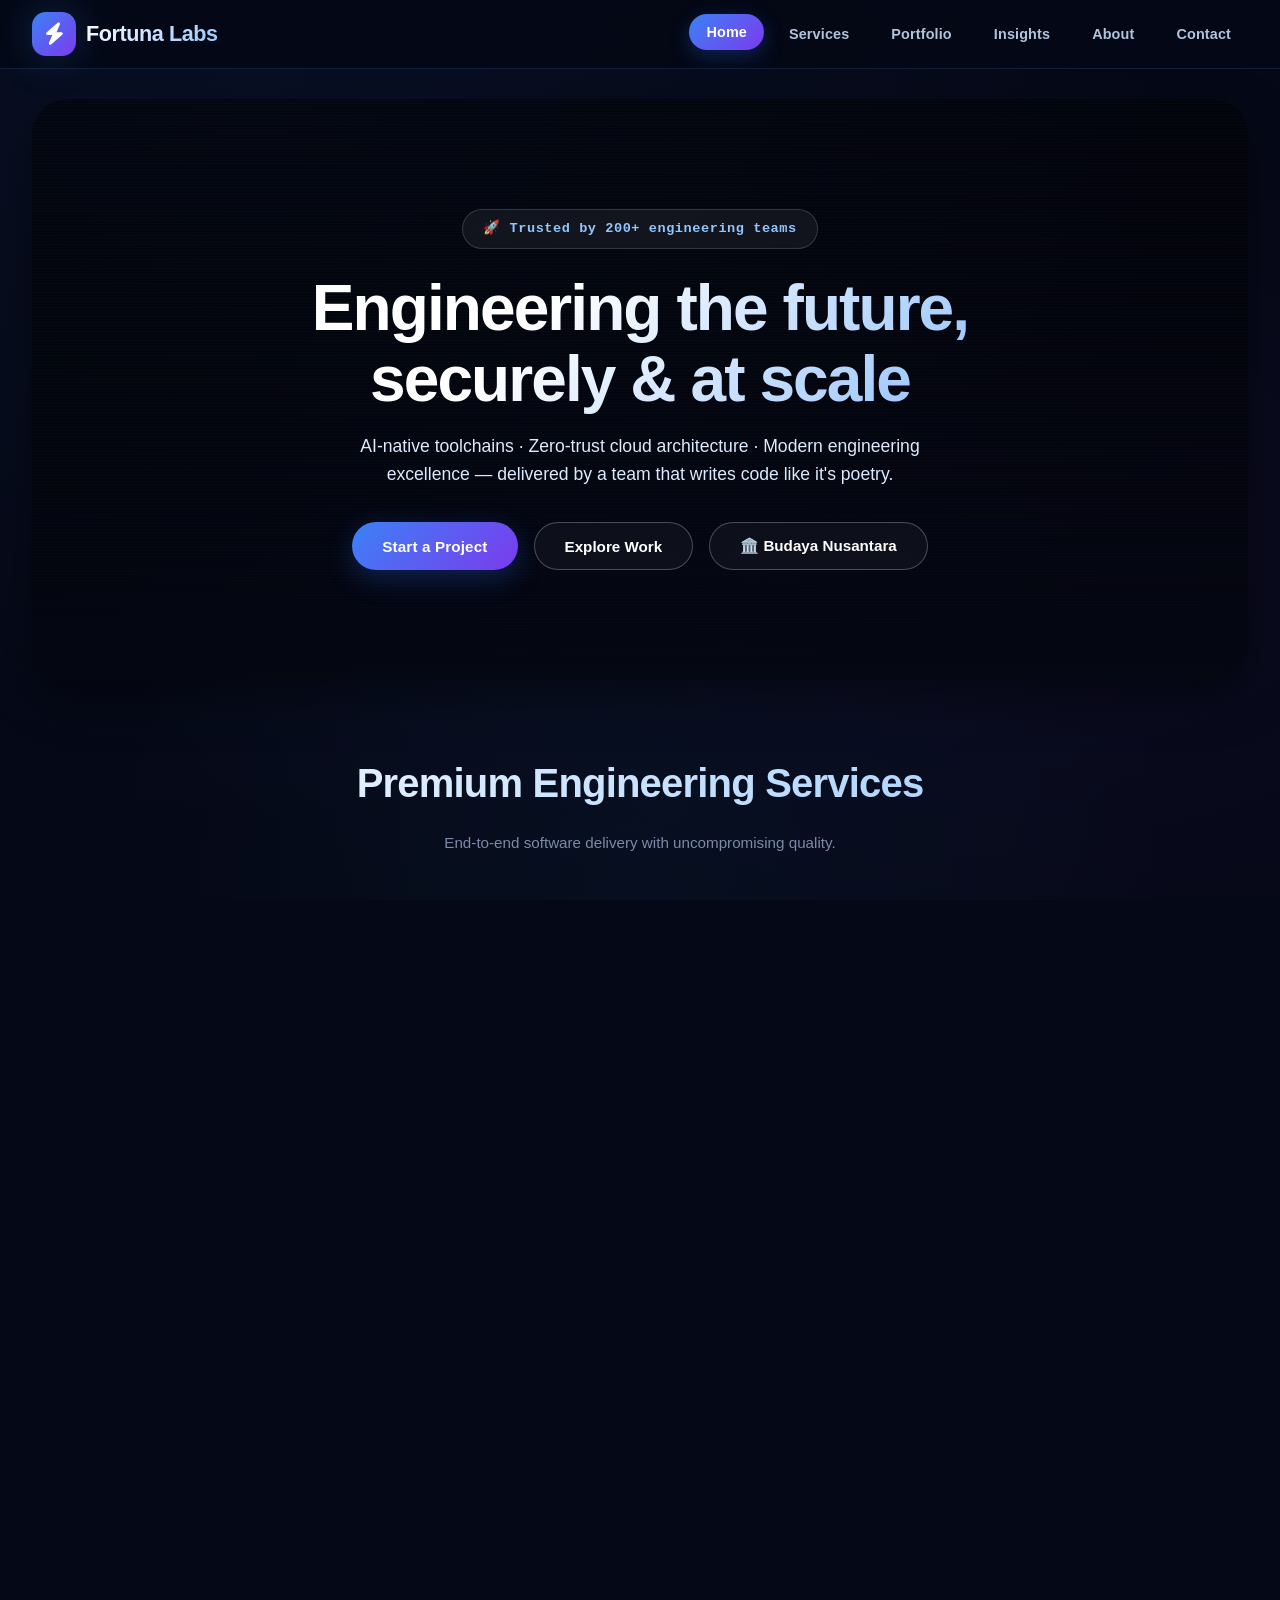
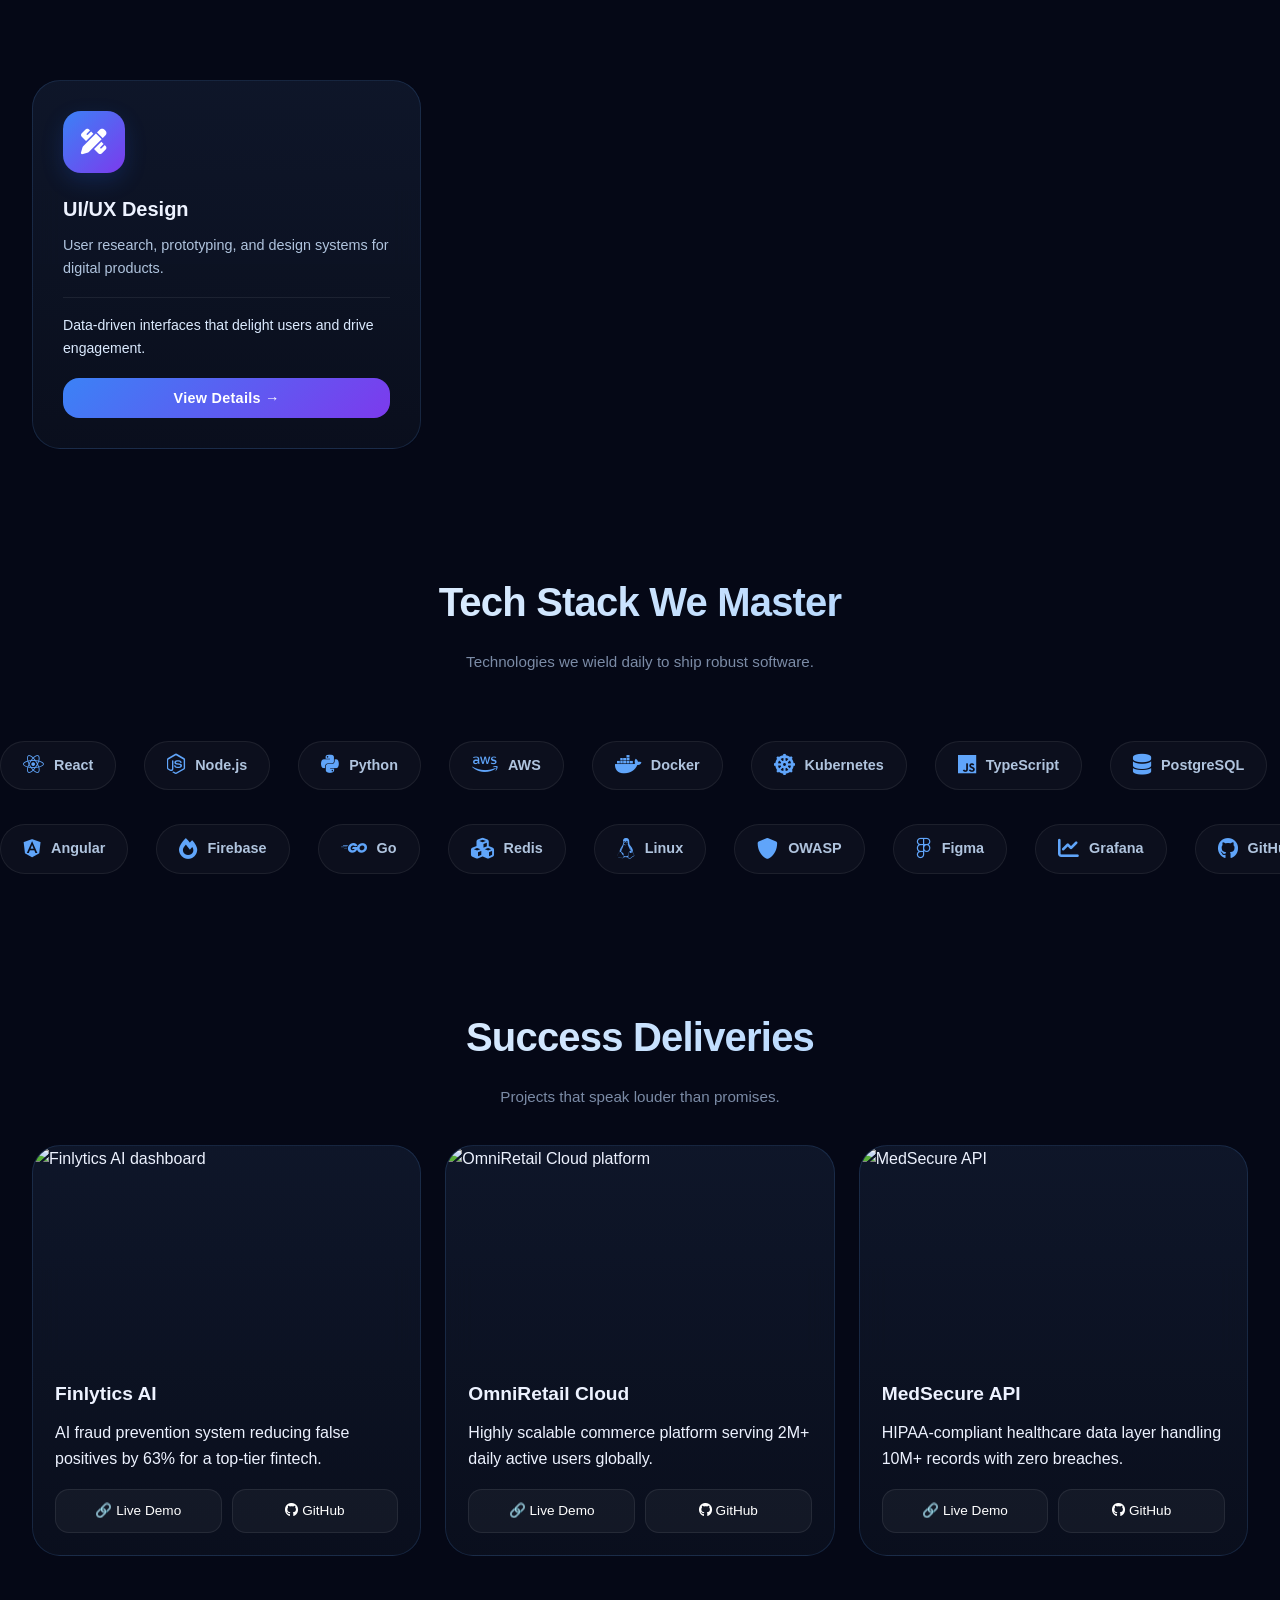
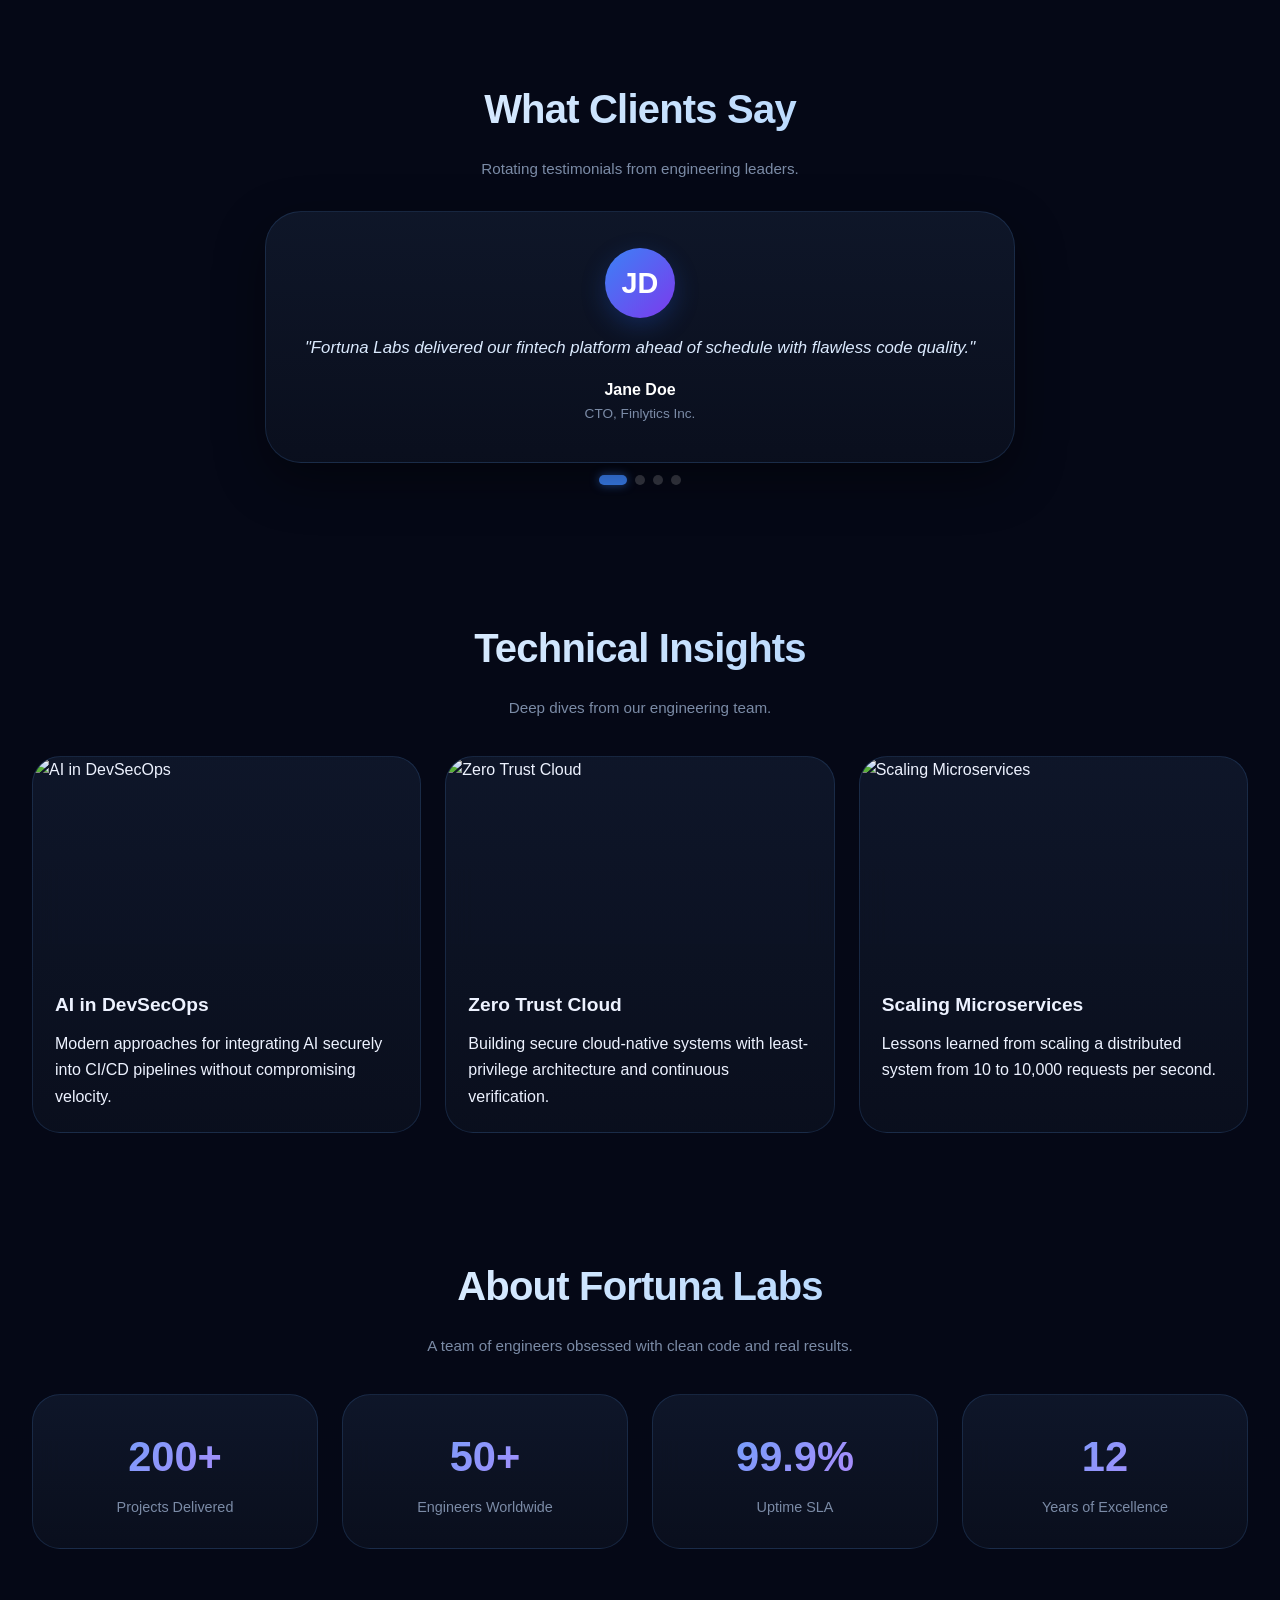
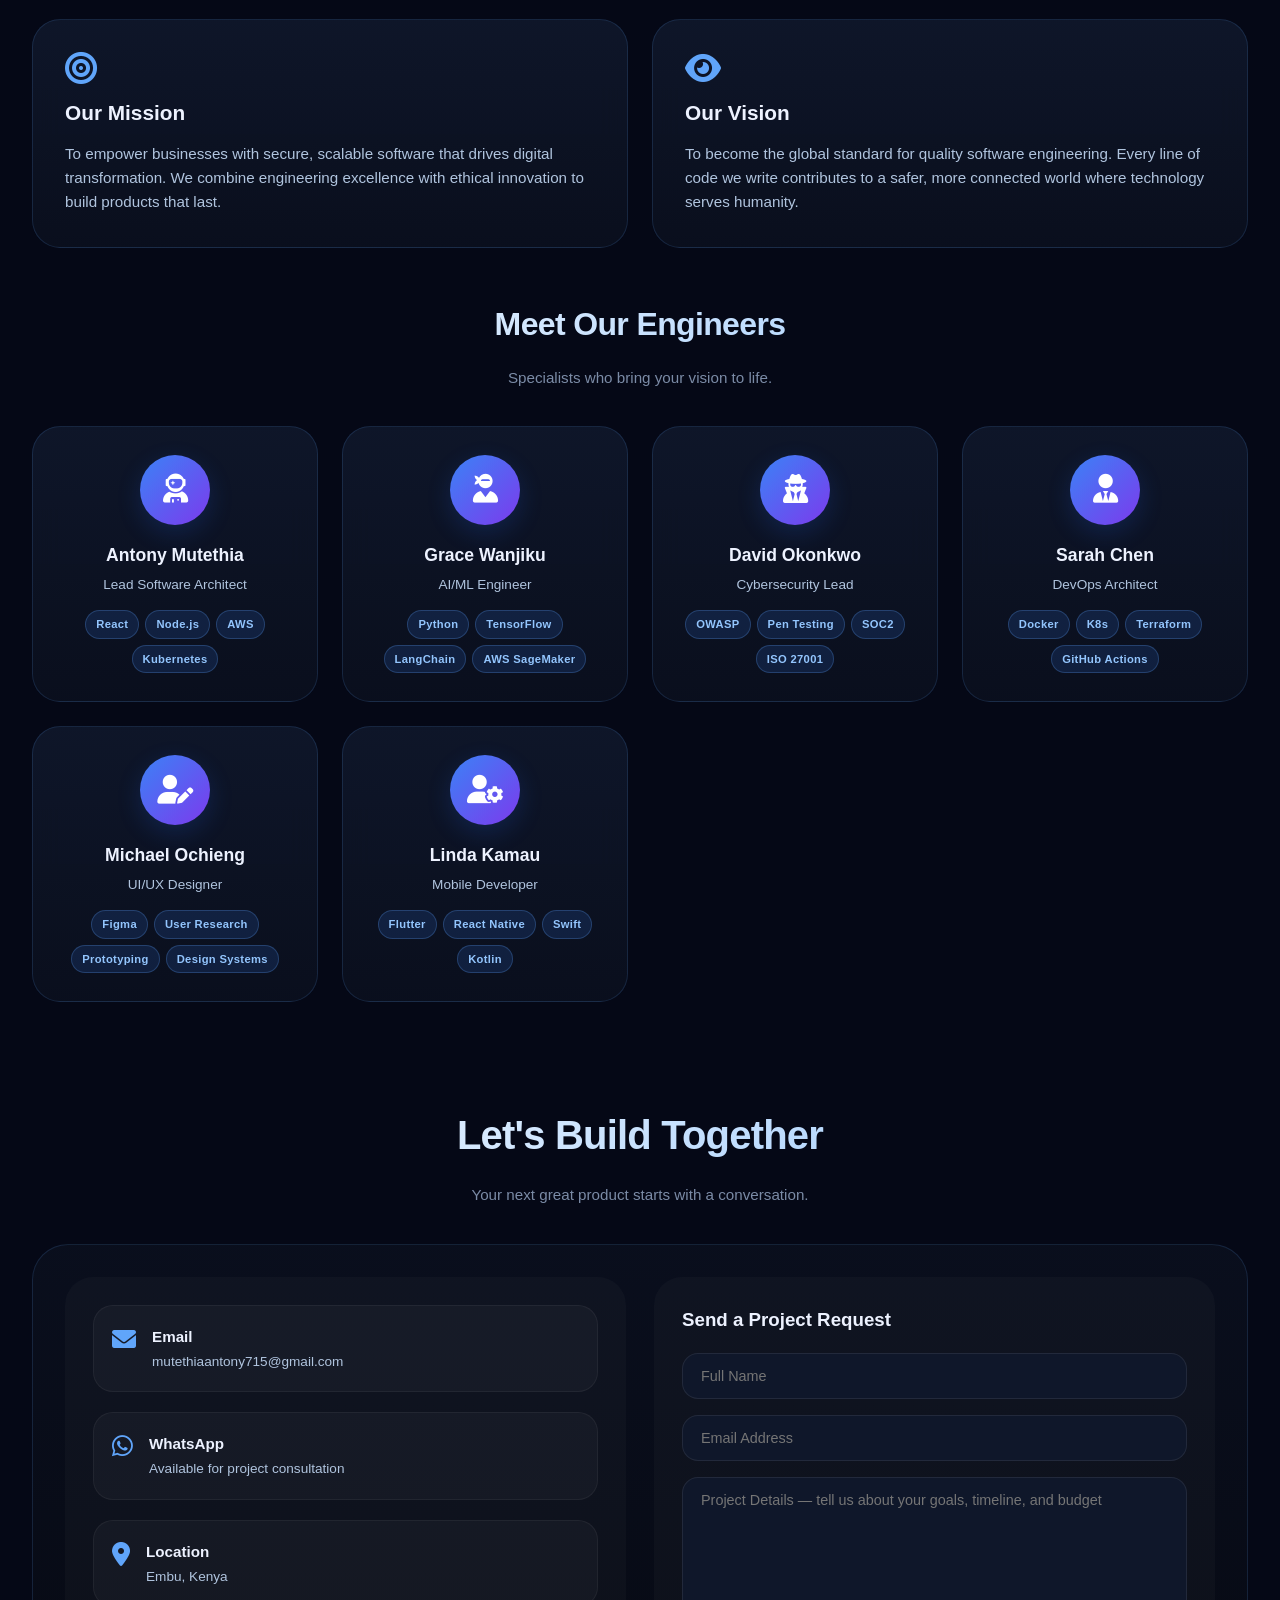
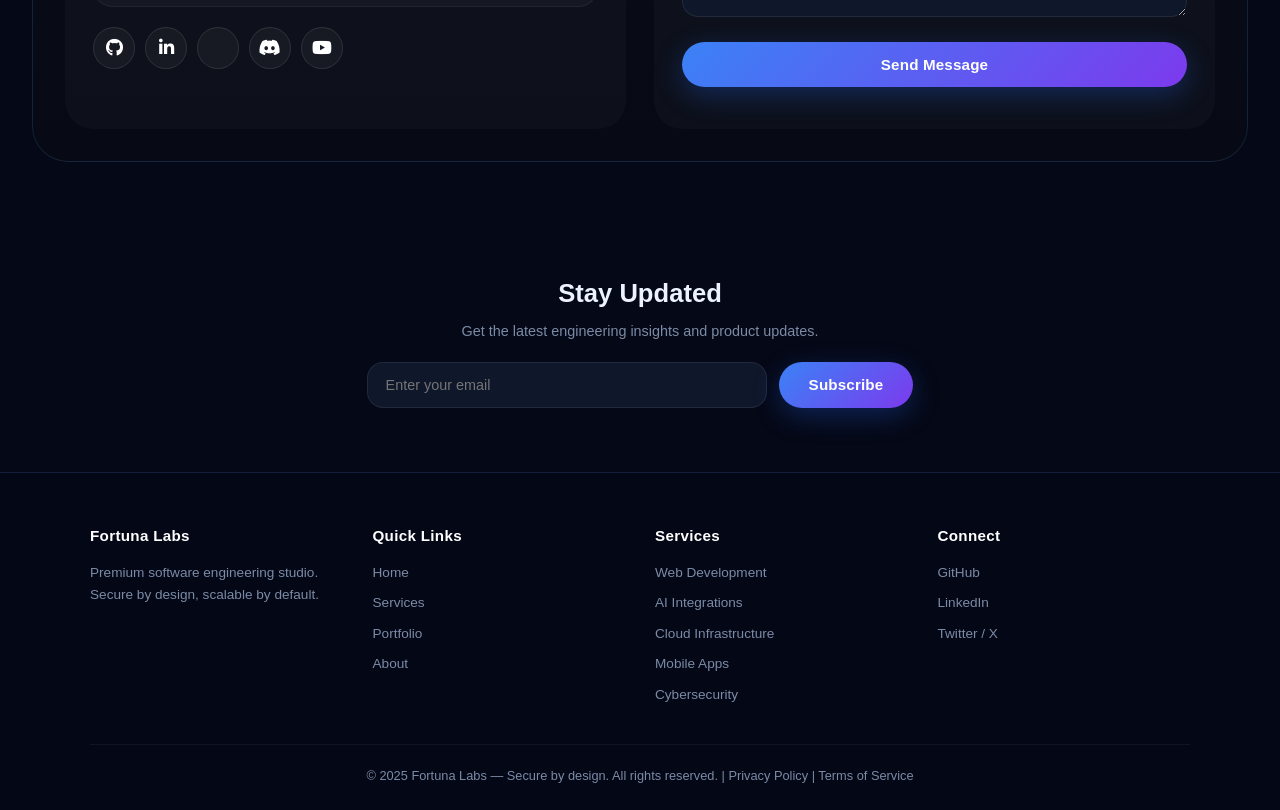
==== commit 29ecdda6: "Add Budaya Nusantara interactive cultural timeline page + link from Fortuna Labs homepage" ====
--- a/Fortuna Labs/index.html
+++ b/Fortuna Labs/index.html
@@ -1083,6 +1083,7 @@
         <div class="hero-cta">
             <button class="btn-glow" onclick="document.getElementById('contact').scrollIntoView({behavior:'smooth'})">Start a Project</button>
             <button class="btn-outline-light" onclick="document.getElementById('portfolio').scrollIntoView({behavior:'smooth'})">Explore Work</button>
+            <a href="budaya-nusantara.html"><button class="btn-outline-light">🏛️ Budaya Nusantara</button></a>
         </div>
     </section>
 
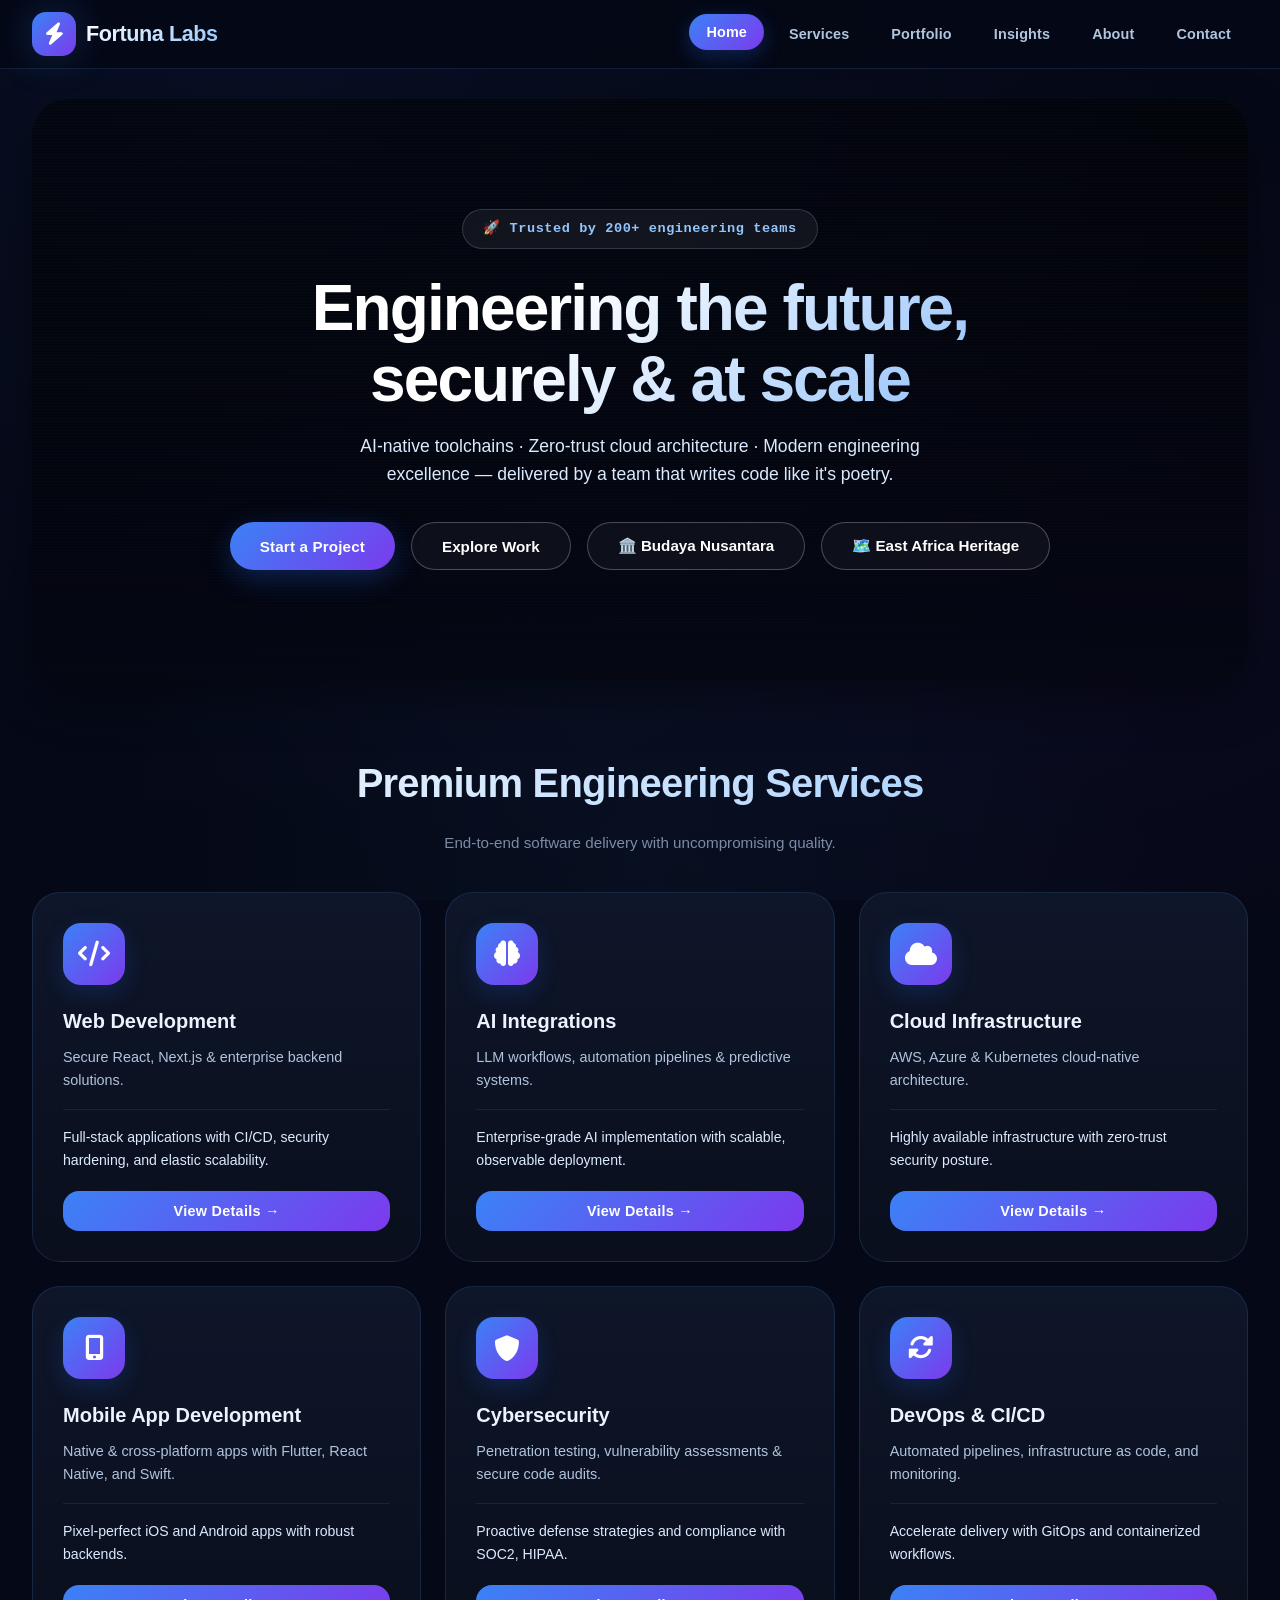
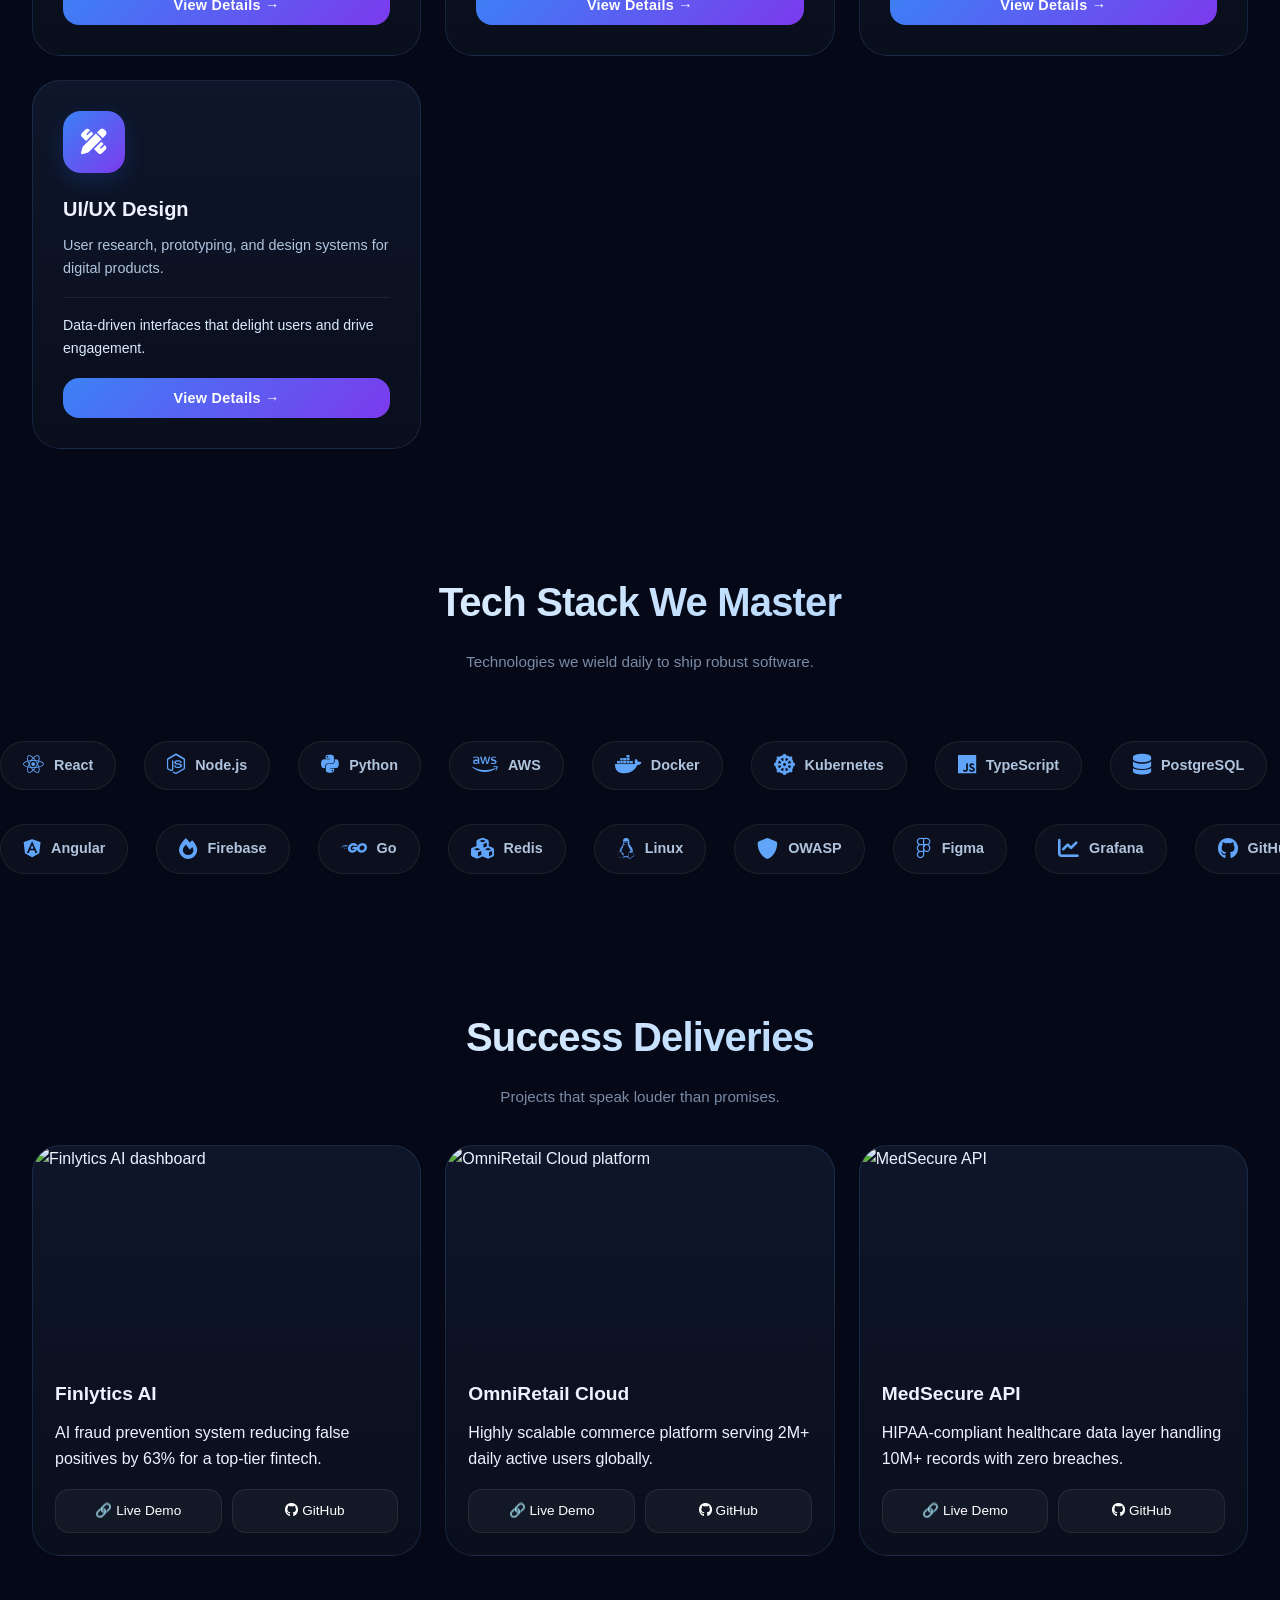
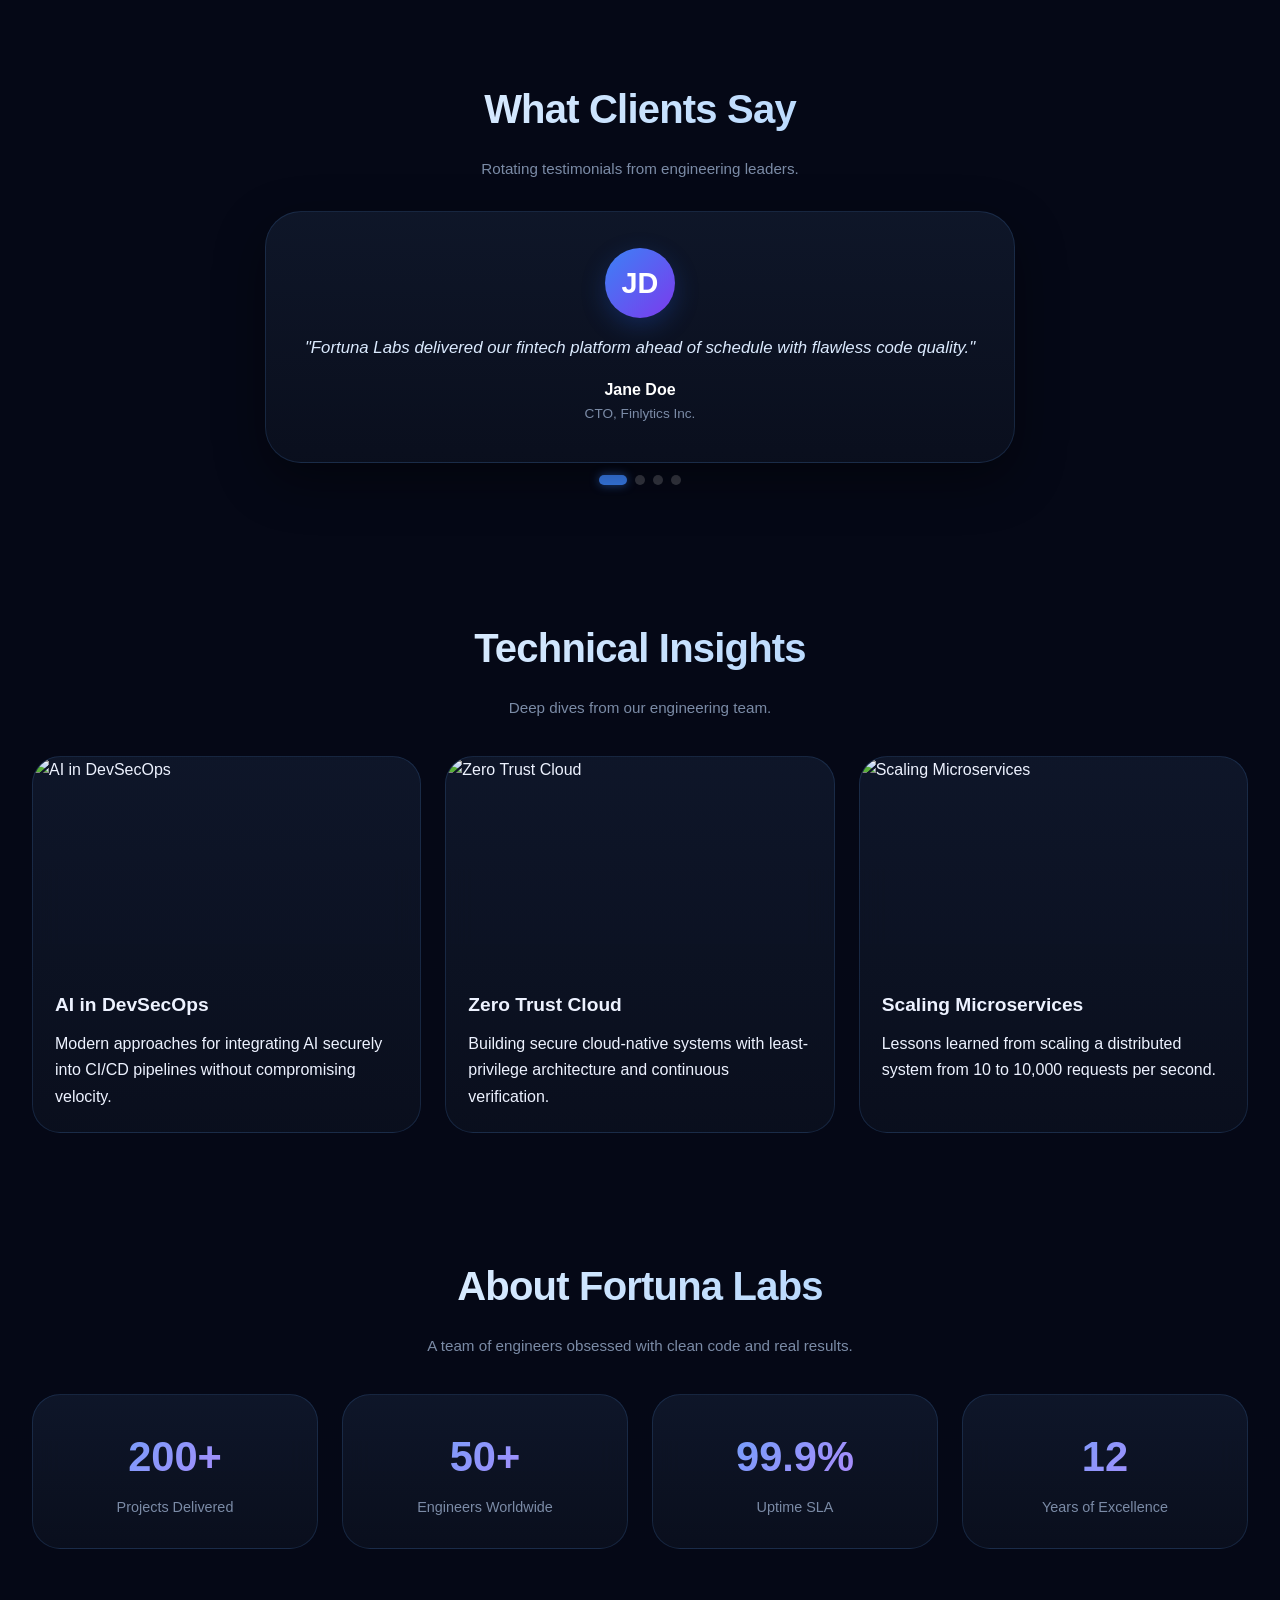
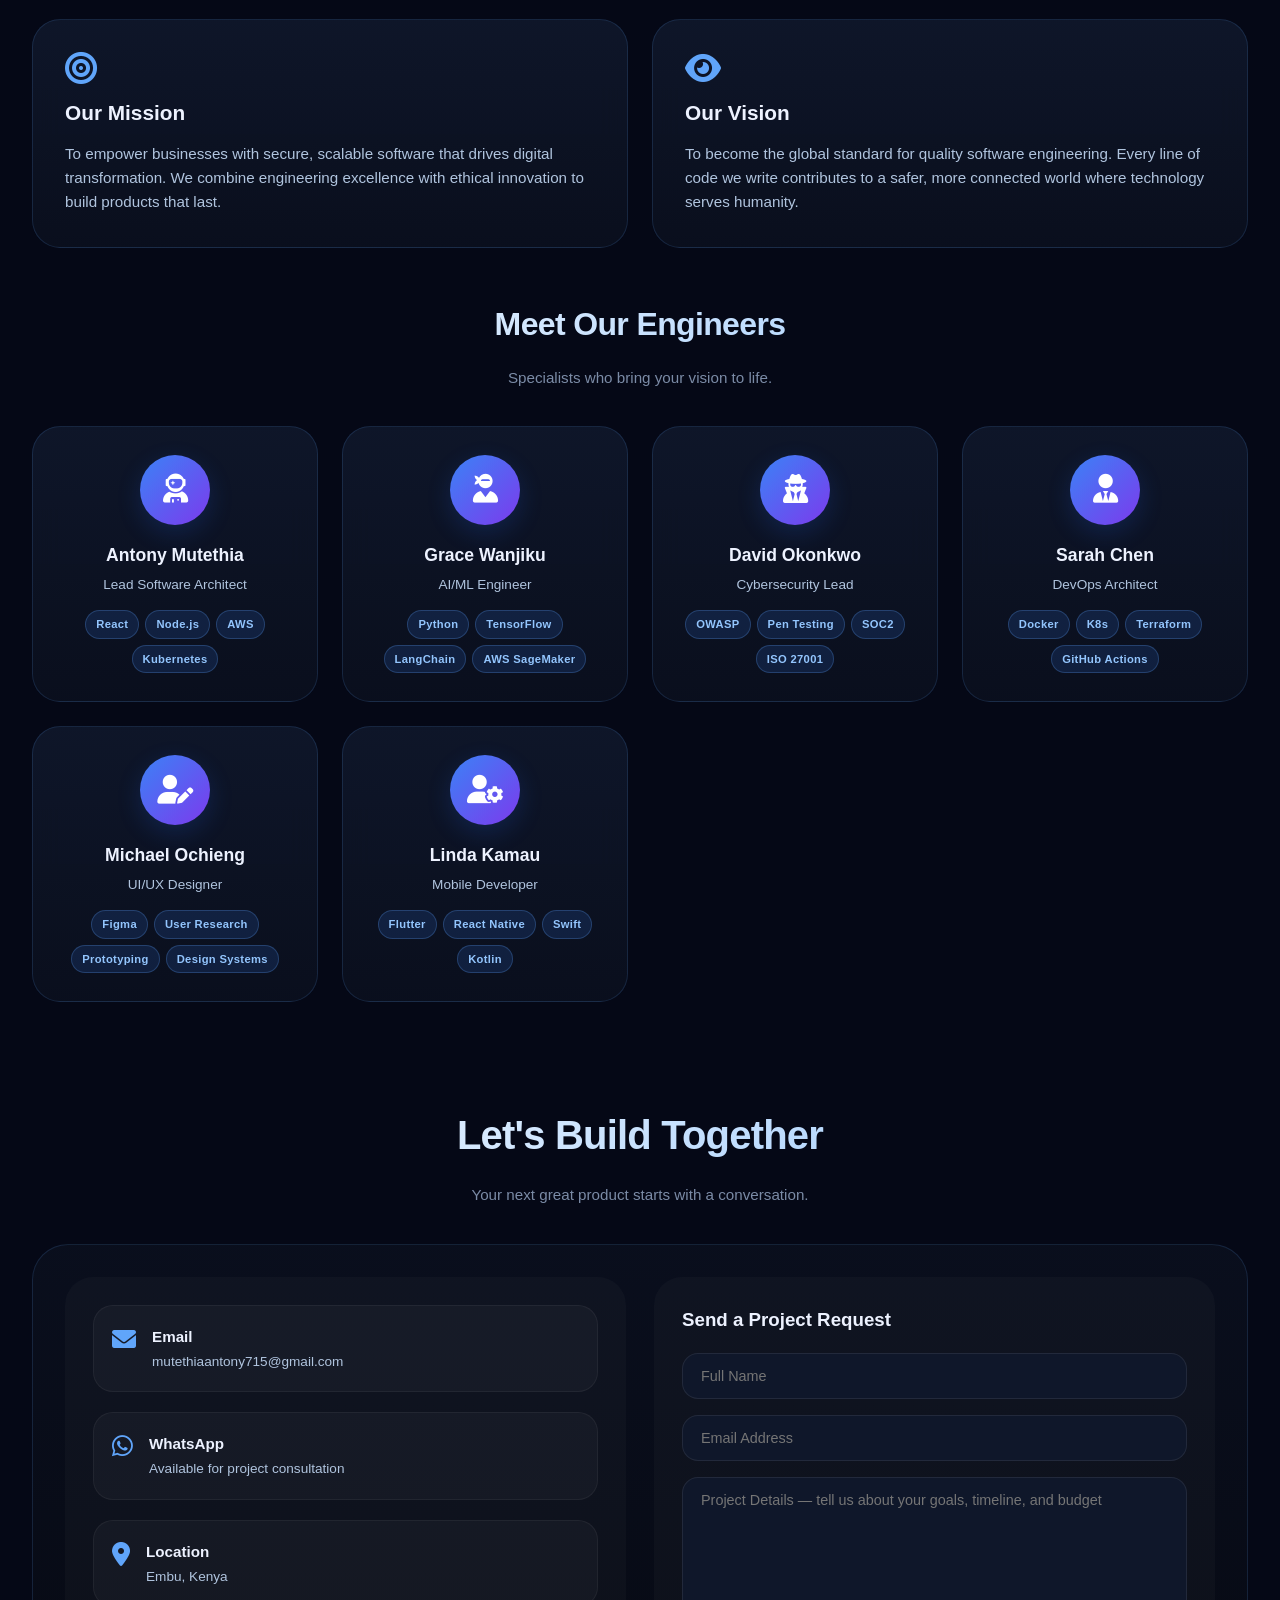
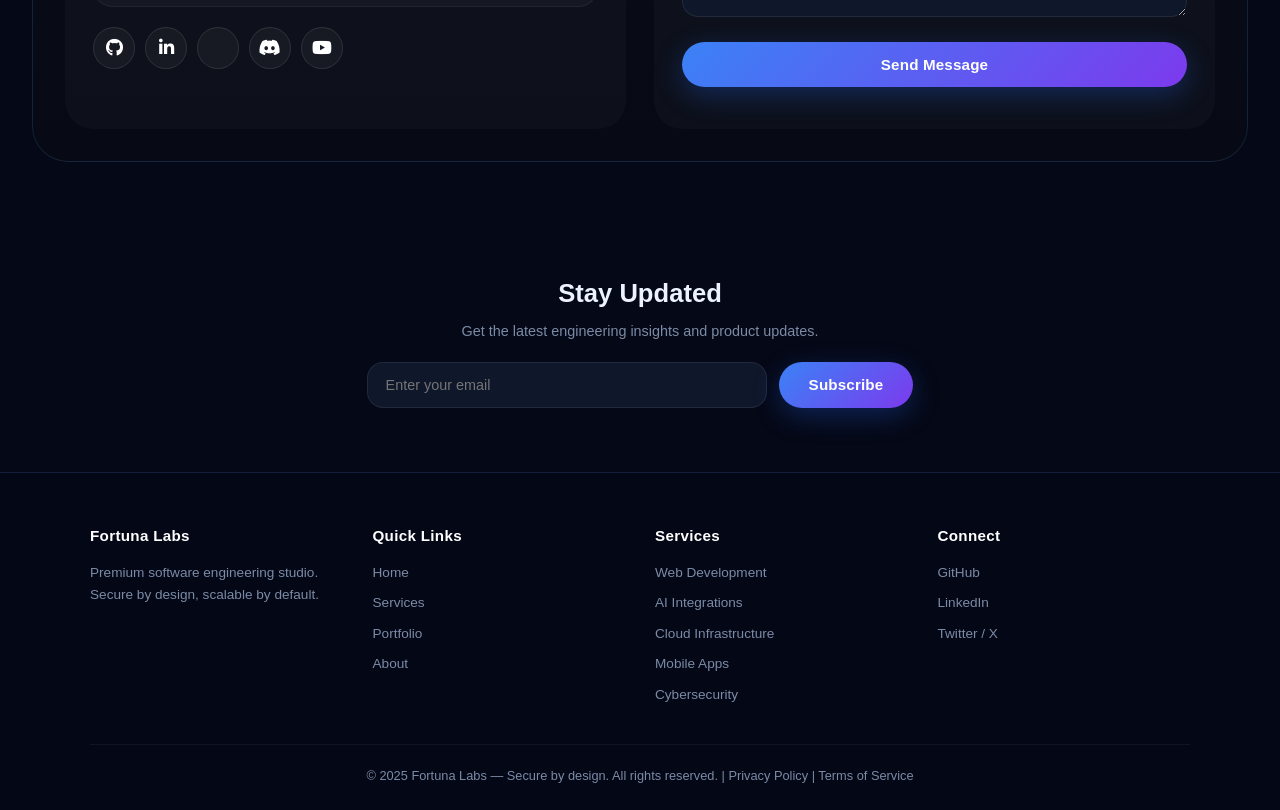
==== commit 73a90f04: "Add East Africa Heritage Map (Meru home-base atlas): 38 sites across 9 countries, SVG heritage map, " ====
--- a/Fortuna Labs/index.html
+++ b/Fortuna Labs/index.html
@@ -1084,6 +1084,7 @@
             <button class="btn-glow" onclick="document.getElementById('contact').scrollIntoView({behavior:'smooth'})">Start a Project</button>
             <button class="btn-outline-light" onclick="document.getElementById('portfolio').scrollIntoView({behavior:'smooth'})">Explore Work</button>
             <a href="budaya-nusantara.html"><button class="btn-outline-light">🏛️ Budaya Nusantara</button></a>
+            <a href="east-africa-heritage.html"><button class="btn-outline-light">🗺️ East Africa Heritage</button></a>
         </div>
     </section>
 
